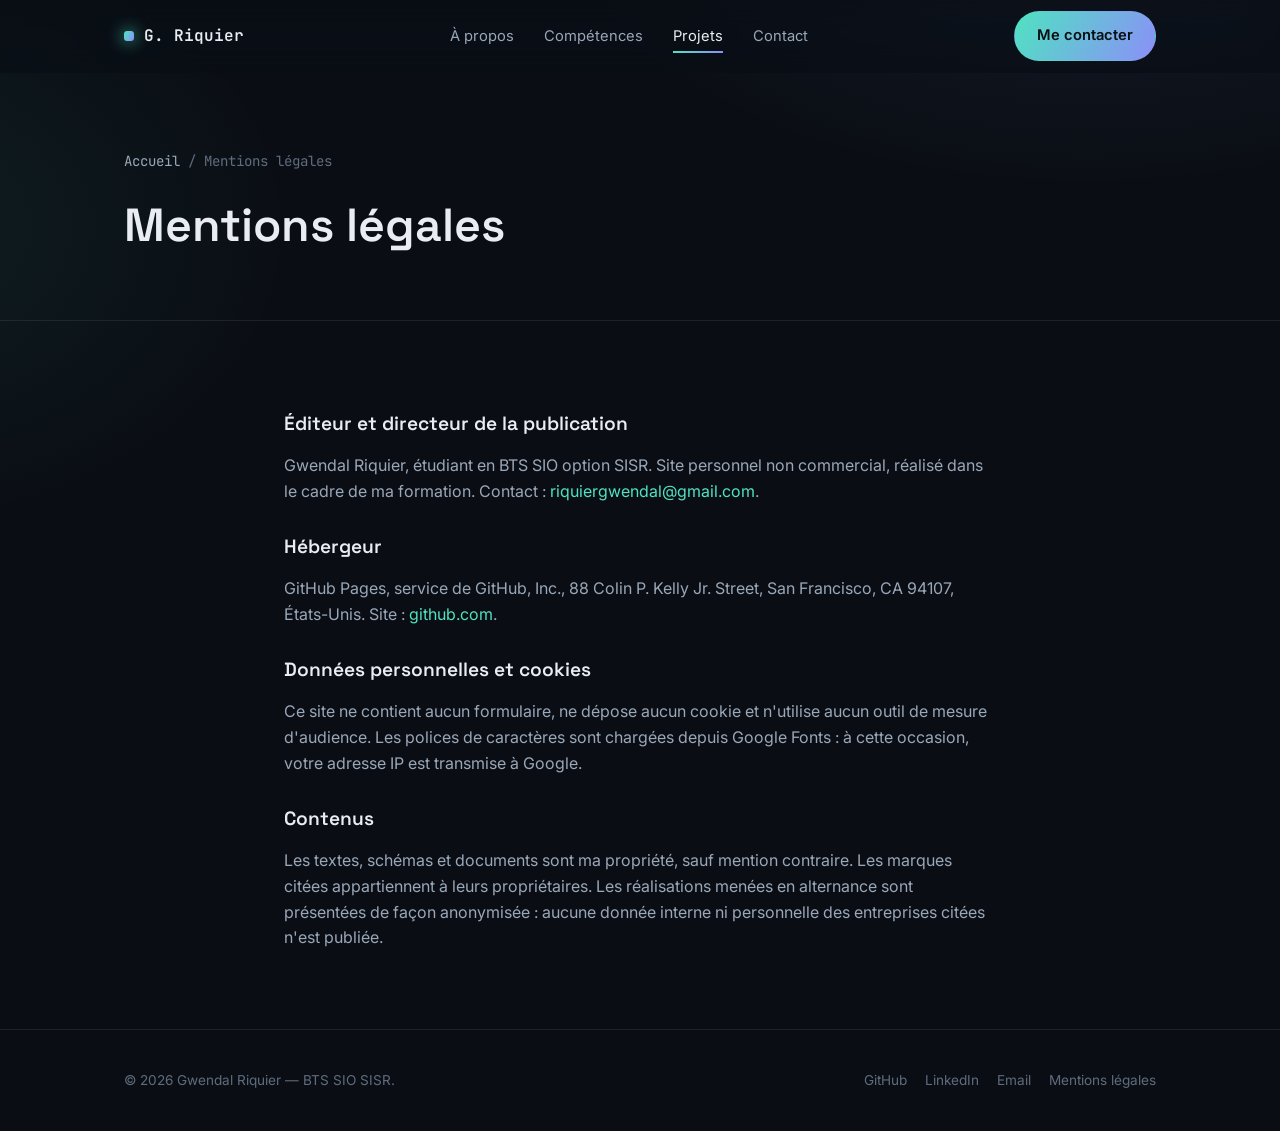
==== mentions-legales.html @ 2f8fe28f "Portfolio E5 : RP 2, parcours, tableau de synthèse et mentions légales - Page dédiée à la RP 2 (comp" ====
<!doctype html>
<html lang="fr">
<head>
<meta charset="UTF-8">
<meta name="viewport" content="width=device-width, initial-scale=1.0">
<title>Mentions légales — Gwendal Riquier</title>
<meta name="description" content="Mentions légales du portfolio de Gwendal Riquier.">
<link rel="icon" href="assets/favicon.svg" type="image/svg+xml">
<link rel="preconnect" href="https://fonts.googleapis.com">
<link rel="preconnect" href="https://fonts.gstatic.com" crossorigin>
<link href="https://fonts.googleapis.com/css2?family=Space+Grotesk:wght@500;600;700&family=Inter:wght@400;500;600;700&family=JetBrains+Mono:wght@400;500;600&display=swap" rel="stylesheet">
<link rel="stylesheet" href="css/style.css">
</head>
<body>

<nav class="navbar scrolled" id="navbar">
  <div class="container">
    <a href="index.html" class="brand"><span class="dot"></span>G. Riquier<small>&nbsp;/ BTS SIO</small></a>
    <ul class="nav-links">
      <li><a href="index.html#about">À propos</a></li>
      <li><a href="index.html#skills">Compétences</a></li>
      <li><a href="index.html#projects" class="active">Projets</a></li>
      <li><a href="index.html#contact">Contact</a></li>
    </ul>
    <div class="nav-cta">
      <a href="https://github.com/Ttekka" target="_blank" rel="noopener" class="btn btn-ghost">
        <svg viewBox="0 0 24 24" fill="currentColor"><path d="M12 2C6.48 2 2 6.58 2 12.25c0 4.5 2.87 8.32 6.84 9.67.5.1.68-.22.68-.49 0-.24-.01-1.05-.01-1.9-2.78.62-3.37-1.21-3.37-1.21-.45-1.18-1.11-1.5-1.11-1.5-.9-.63.07-.62.07-.62 1 .07 1.53 1.05 1.53 1.05.89 1.55 2.34 1.1 2.91.84.09-.66.35-1.1.63-1.36-2.22-.26-4.56-1.14-4.56-5.07 0-1.12.39-2.03 1.03-2.75-.1-.26-.45-1.3.1-2.72 0 0 .84-.27 2.75 1.05a9.3 9.3 0 0 1 5 0c1.91-1.32 2.75-1.05 2.75-1.05.55 1.42.2 2.46.1 2.72.64.72 1.03 1.63 1.03 2.75 0 3.94-2.35 4.8-4.58 5.06.36.32.68.94.68 1.9 0 1.37-.01 2.47-.01 2.81 0 .27.18.6.69.49A10.03 10.03 0 0 0 22 12.25C22 6.58 17.52 2 12 2Z"/></svg>
        GitHub
      </a>
      <a href="index.html#contact" class="btn btn-primary">Me contacter</a>
    </div>
    <button class="burger" id="burger" aria-label="Menu"><span></span><span></span><span></span></button>
  </div>
</nav>
<div class="mobile-menu" id="mobileMenu">
  <a href="index.html#about">À propos</a>
  <a href="index.html#skills">Compétences</a>
  <a href="index.html#projects">Projets</a>
  <a href="index.html#contact">Contact</a>
</div>

<header class="case-hero">
  <div class="container">
    <div class="breadcrumb"><a href="index.html">Accueil</a> <span>/</span> <span>Mentions légales</span></div>
    <h1>Mentions légales</h1>
  </div>
</header>

<section class="case-section">
  <div class="container legal">
    <h2>Éditeur et directeur de la publication</h2>
    <p>Gwendal Riquier, étudiant en BTS SIO option SISR. Site personnel non commercial, réalisé dans le cadre de ma formation.
    Contact : <a href="mailto:riquiergwendal@gmail.com">riquiergwendal@gmail.com</a>.</p>

    <h2>Hébergeur</h2>
    <p>GitHub Pages, service de GitHub, Inc., 88 Colin P. Kelly Jr. Street, San Francisco, CA 94107, États-Unis.
    Site : <a href="https://github.com" target="_blank" rel="noopener">github.com</a>.</p>

    <h2>Données personnelles et cookies</h2>
    <p>Ce site ne contient aucun formulaire, ne dépose aucun cookie et n'utilise aucun outil de mesure d'audience.
    Les polices de caractères sont chargées depuis Google Fonts : à cette occasion, votre adresse IP est transmise à Google.</p>

    <h2>Contenus</h2>
    <p>Les textes, schémas et documents sont ma propriété, sauf mention contraire. Les marques citées appartiennent à leurs propriétaires.
    Les réalisations menées en alternance sont présentées de façon anonymisée : aucune donnée interne ni personnelle des entreprises citées n'est publiée.</p>
  </div>
</section>

<footer>
  <div class="container">
    <p>&copy; <span id="year"></span> Gwendal Riquier — BTS SIO SISR.</p>
    <div class="foot-links">
      <a href="https://github.com/Ttekka" target="_blank" rel="noopener">GitHub</a>
      <a href="https://www.linkedin.com/in/gwendal-riquier-06201535b/" target="_blank" rel="noopener">LinkedIn</a>
      <a href="mailto:riquiergwendal@gmail.com">Email</a>
      <a href="mentions-legales.html">Mentions légales</a>
    </div>
  </div>
</footer>

<script src="js/main.js"></script>
</body>
</html>
---- css/style.css ----
/* =========================================================
   Portfolio — Gwendal Riquier (BTS SIO SISR)
   Design system : dark, moderne, accents réseau/terminal
   ========================================================= */

/* ---------- Tokens ---------- */
:root{
  --bg: #0a0e14;
  --bg-soft: #0d131b;
  --surface: #121a24;
  --surface-2: #161f2b;
  --border: rgba(255,255,255,0.08);
  --border-strong: rgba(255,255,255,0.14);

  --text: #e9edf3;
  --text-dim: #9aa7b8;
  --text-faint: #5f6c7d;

  --accent: #4fe3c1;        /* cyan/teal */
  --accent-2: #8b8ff8;      /* indigo */
  --accent-soft: rgba(79, 227, 193, 0.12);
  --accent-2-soft: rgba(139, 143, 248, 0.12);
  --gradient: linear-gradient(120deg, var(--accent) 0%, var(--accent-2) 100%);

  --ok: #4fe3a0;
  --warn: #f5c56b;

  --radius: 14px;
  --radius-sm: 8px;

  --ff-head: "Space Grotesk", "Inter", sans-serif;
  --ff-body: "Inter", system-ui, sans-serif;
  --ff-mono: "JetBrains Mono", ui-monospace, Menlo, Consolas, monospace;

  --maxw: 1080px;

  --shadow: 0 20px 60px -20px rgba(0,0,0,0.6);
}

/* ---------- Reset ---------- */
*,*::before,*::after{ box-sizing:border-box; }
html{ scroll-behavior:smooth; }
body{
  margin:0;
  background: var(--bg);
  background-image:
    radial-gradient(900px 500px at 85% -10%, rgba(139,143,248,0.10), transparent 60%),
    radial-gradient(700px 500px at -10% 20%, rgba(79,227,193,0.08), transparent 60%);
  color: var(--text);
  font-family: var(--ff-body);
  line-height: 1.6;
  -webkit-font-smoothing: antialiased;
}
img{ max-width:100%; display:block; }
a{ color:inherit; text-decoration:none; }
ul{ margin:0; padding:0; list-style:none; }
h1,h2,h3,h4{ font-family: var(--ff-head); font-weight:600; margin:0; line-height:1.15; }
p{ margin:0; }
button{ font-family:inherit; }

.container{
  width:100%;
  max-width: var(--maxw);
  margin:0 auto;
  padding: 0 24px;
}

.section{ padding: 110px 0; position:relative; }
.section-head{ margin-bottom: 48px; max-width: 640px; }
.eyebrow{
  display:inline-flex; align-items:center; gap:8px;
  font-family: var(--ff-mono); font-size: 0.78rem; letter-spacing:0.08em;
  text-transform: uppercase; color: var(--accent);
  margin-bottom: 14px;
}
.eyebrow::before{
  content:""; width:7px; height:7px; border-radius:50%;
  background: var(--gradient);
  box-shadow: 0 0 0 4px var(--accent-soft);
}
.section-head h2{ font-size: clamp(1.7rem, 3vw, 2.3rem); margin-bottom: 12px; }
.section-head p{ color: var(--text-dim); font-size: 1.02rem; }

.text-gradient{
  background: var(--gradient);
  -webkit-background-clip: text;
  background-clip: text;
  color: transparent;
}

/* ---------- Buttons ---------- */
.btn{
  display:inline-flex; align-items:center; gap:8px;
  padding: 12px 22px;
  border-radius: 999px;
  font-size: 0.92rem; font-weight:600;
  border:1px solid var(--border-strong);
  transition: transform .18s ease, border-color .18s ease, background .18s ease;
  white-space: nowrap;
}
.btn svg{ width:16px; height:16px; }
.btn:hover{ transform: translateY(-2px); }
.btn-primary{
  background: var(--gradient);
  color: #061012;
  border-color: transparent;
}
.btn-primary:hover{ filter: brightness(1.07); }
.btn-ghost{
  background: var(--surface);
  color: var(--text);
}
.btn-ghost:hover{ border-color: var(--accent); color: var(--accent); }

/* ---------- Navbar ---------- */
.navbar{
  position: fixed; top:0; left:0; right:0; z-index:100;
  backdrop-filter: blur(14px) saturate(140%);
  background: rgba(10,14,20,0.65);
  border-bottom: 1px solid transparent;
  transition: border-color .25s ease, background .25s ease;
}
.navbar.scrolled{ border-bottom-color: var(--border); }
.navbar .container{
  display:flex; align-items:center; justify-content:space-between;
  height: 72px;
}
.brand{ display:flex; align-items:center; gap:10px; font-family: var(--ff-mono); font-weight:600; }
.brand .dot{ width:10px; height:10px; border-radius:3px; background: var(--gradient); box-shadow: 0 0 16px var(--accent); }
.brand small{ color: var(--text-dim); font-weight:400; }

.nav-links{ display:flex; align-items:center; gap:30px; }
.nav-links a{
  font-size: 0.92rem; color: var(--text-dim);
  position:relative; padding: 6px 0; transition: color .2s ease;
}
.nav-links a::after{
  content:""; position:absolute; left:0; right:100%; bottom:-2px; height:2px;
  background: var(--gradient); transition: right .25s ease;
}
.nav-links a:hover, .nav-links a.active{ color: var(--text); }
.nav-links a:hover::after, .nav-links a.active::after{ right:0; }

.nav-cta{ display:flex; align-items:center; gap:14px; }
.burger{
  display:none; flex-direction:column; gap:5px; background:none; border:none; cursor:pointer; padding:6px;
}
.burger span{ width:22px; height:2px; background: var(--text); border-radius:2px; transition: transform .2s ease, opacity .2s ease; }

/* ---------- Hero ---------- */
.hero{
  min-height: 92vh;
  display:flex; align-items:center;
  padding-top: 110px; padding-bottom: 60px;
  position:relative; overflow:hidden;
}
.hero-grid{
  display:grid; grid-template-columns: 1.1fr 0.9fr; gap:56px; align-items:center;
}
.hero-kicker{
  font-family: var(--ff-mono); color: var(--accent); font-size:0.9rem;
  margin-bottom:18px; display:flex; align-items:center; gap:10px;
}
.hero-kicker .pulse{
  width:8px; height:8px; border-radius:50%; background: var(--ok);
  box-shadow: 0 0 0 0 rgba(79,227,160,0.6);
  animation: pulse 2s infinite;
}
@keyframes pulse{
  0%{ box-shadow:0 0 0 0 rgba(79,227,160,0.5); }
  70%{ box-shadow:0 0 0 8px rgba(79,227,160,0); }
  100%{ box-shadow:0 0 0 0 rgba(79,227,160,0); }
}
.hero h1{
  font-size: clamp(2.4rem, 5vw, 3.6rem);
  margin-bottom: 20px;
}
.hero h1 span{ display:block; }
.hero p.lead{
  font-size: 1.1rem; color: var(--text-dim); max-width: 520px; margin-bottom: 34px;
}
.hero-actions{ display:flex; gap:16px; margin-bottom: 42px; flex-wrap:wrap; }
.hero-socials{ display:flex; gap:14px; }
.icon-btn{
  width:42px; height:42px; display:grid; place-items:center;
  border:1px solid var(--border); border-radius:10px; color: var(--text-dim);
  transition: all .2s ease;
}
.icon-btn:hover{ color: var(--accent); border-color: var(--accent); transform: translateY(-2px); }
.icon-btn svg{ width:19px; height:19px; }

/* Terminal card */
.terminal{
  background: var(--surface);
  border:1px solid var(--border);
  border-radius: var(--radius);
  box-shadow: var(--shadow);
  overflow:hidden;
}
.terminal-bar{
  display:flex; align-items:center; gap:8px;
  padding: 12px 16px;
  background: var(--surface-2);
  border-bottom:1px solid var(--border);
}
.terminal-bar span{ width:11px; height:11px; border-radius:50%; }
.terminal-bar span:nth-child(1){ background:#ff5f57; }
.terminal-bar span:nth-child(2){ background:#febc2e; }
.terminal-bar span:nth-child(3){ background:#28c840; }
.terminal-bar b{
  margin-left:10px; font-family: var(--ff-mono); font-size:0.78rem; color: var(--text-faint);
}
.terminal-body{
  padding: 20px 20px 26px;
  font-family: var(--ff-mono); font-size: 0.86rem; color: var(--text-dim);
  min-height: 230px;
}
.terminal-body .line{ margin-bottom: 10px; white-space: pre-wrap; }
.terminal-body .prompt{ color: var(--accent); }
.terminal-body .out{ color: var(--text-faint); }
.terminal-body .ok{ color: var(--ok); }
.caret{
  display:inline-block; width:7px; height:1.1em; background: var(--accent);
  vertical-align: -2px; animation: blink 1s steps(1) infinite;
}
@keyframes blink{ 50%{ opacity:0; } }

/* ---------- About / skills ---------- */
.about-grid{ display:grid; grid-template-columns: 0.9fr 1.1fr; gap:60px; }
.about-text p{ color: var(--text-dim); margin-bottom: 16px; }
.about-text p:last-child{ margin-bottom:0; }
.stat-row{ display:flex; gap:28px; margin-top: 32px; }
.stat b{ display:block; font-family: var(--ff-head); font-size:1.6rem; }
.stat span{ color: var(--text-faint); font-size:0.85rem; }

.skills-grid{ display:grid; grid-template-columns: 1fr 1fr; gap:16px; }
.skill-card{
  background: var(--surface);
  border:1px solid var(--border);
  border-radius: var(--radius-sm);
  padding: 20px;
  transition: border-color .2s ease, transform .2s ease;
}
.skill-card:hover{ border-color: var(--border-strong); transform: translateY(-3px); }
.skill-card .icon{
  width:36px; height:36px; border-radius:9px; display:grid; place-items:center;
  background: var(--accent-soft); color: var(--accent); margin-bottom:14px;
}
.skill-card .icon svg{ width:18px; height:18px; }
.skill-card h4{ font-size:0.98rem; margin-bottom:6px; }
.skill-card p{ color: var(--text-faint); font-size:0.85rem; }

/* ---------- Projects ---------- */
.projects-grid{ display:grid; grid-template-columns: repeat(3, 1fr); gap:22px; }
.project-card{
  background: var(--surface);
  border:1px solid var(--border);
  border-radius: var(--radius);
  padding: 26px;
  display:flex; flex-direction:column;
  position:relative; overflow:hidden;
  transition: transform .25s ease, border-color .25s ease, box-shadow .25s ease;
}
.project-card:hover{ transform: translateY(-5px); border-color: var(--border-strong); box-shadow: var(--shadow); }
.project-card .glow{
  position:absolute; inset:-1px; opacity:0; pointer-events:none;
  background: radial-gradient(240px circle at var(--mx,50%) var(--my,0%), rgba(79,227,193,0.12), transparent 60%);
  transition: opacity .3s ease;
}
.project-card:hover .glow{ opacity:1; }

.project-status{
  display:inline-flex; align-items:center; gap:6px;
  font-family: var(--ff-mono); font-size:0.72rem; text-transform:uppercase; letter-spacing:.05em;
  padding: 5px 10px; border-radius:999px; margin-bottom:18px; width:max-content;
}
.status-live{ background: rgba(79,227,160,0.12); color: var(--ok); }
.status-soon{ background: rgba(245,197,107,0.12); color: var(--warn); }
.status-live .dot, .status-soon .dot{ width:6px; height:6px; border-radius:50%; background: currentColor; }

.project-card .thumb{
  height:150px; border-radius: var(--radius-sm);
  background: var(--surface-2);
  display:grid; place-items:center;
  margin-bottom:20px; color: var(--text-faint);
  border: 1px solid var(--border);
}
.project-card .thumb svg{ width:46px; height:46px; opacity:.75; }

.project-card h3{ font-size:1.18rem; margin-bottom:10px; }
.project-card p.desc{ color: var(--text-dim); font-size:0.92rem; margin-bottom:20px; flex:1; }
.tag-row{ display:flex; gap:8px; flex-wrap:wrap; margin-bottom:20px; }
.tag{
  font-family: var(--ff-mono); font-size:0.72rem; color: var(--text-dim);
  background: var(--surface-2); border:1px solid var(--border);
  padding: 4px 9px; border-radius:6px;
}
.project-card .card-link{
  display:inline-flex; align-items:center; gap:6px; font-size:0.9rem; font-weight:600; color: var(--accent);
}
.project-card .card-link svg{ width:15px; height:15px; transition: transform .2s ease; }
.project-card:hover .card-link svg{ transform: translateX(4px); }

.project-card.is-soon{ opacity:0.72; }
.project-card.is-soon .thumb{ border-style:dashed; }

/* ---------- Contact ---------- */
.contact-box{
  background: var(--surface);
  border:1px solid var(--border);
  border-radius: var(--radius);
  padding: 54px;
  display:flex; align-items:center; justify-content:space-between; gap:40px;
  position:relative; overflow:hidden;
}
.contact-box::before{
  content:""; position:absolute; width:340px; height:340px; border-radius:50%;
  background: var(--gradient); opacity:0.08; filter: blur(40px);
  top:-120px; right:-100px;
}
.contact-box h2{ font-size: clamp(1.5rem, 3vw, 2.1rem); margin-bottom:14px; }
.contact-box p{ color: var(--text-dim); max-width: 420px; }
.contact-links{ display:flex; gap:14px; flex-wrap:wrap; }

/* ---------- Footer ---------- */
footer{ padding: 40px 0; border-top:1px solid var(--border); }
footer .container{ display:flex; justify-content:space-between; align-items:center; flex-wrap:wrap; gap:14px; }
footer p{ color: var(--text-faint); font-size:0.85rem; }
footer .foot-links{ display:flex; gap:18px; }
footer .foot-links a{ color: var(--text-faint); font-size:0.85rem; transition: color .2s ease; }
footer .foot-links a:hover{ color: var(--accent); }

/* ---------- Reveal on scroll ---------- */
.reveal{ opacity:0; transform: translateY(24px); transition: opacity .7s ease, transform .7s ease; }
.reveal.in{ opacity:1; transform:none; }

/* ---------- Project (case study) page shared ---------- */
.breadcrumb{
  display:flex; align-items:center; gap:8px; color: var(--text-faint); font-size:0.88rem;
  margin-bottom: 26px; font-family: var(--ff-mono);
}
.breadcrumb a{ color: var(--text-dim); }
.breadcrumb a:hover{ color: var(--accent); }

.case-hero{ padding: 150px 0 50px; }
.case-tags{ display:flex; gap:8px; margin-bottom:22px; flex-wrap:wrap; }
.case-hero h1{ font-size: clamp(2rem, 4vw, 2.9rem); max-width: 760px; margin-bottom:18px; }
.case-hero .summary{ color: var(--text-dim); max-width: 700px; font-size:1.05rem; }
.case-meta{ display:flex; gap:28px; margin-top:34px; flex-wrap:wrap; }
.case-meta .m b{ display:block; font-family: var(--ff-mono); font-size:0.95rem; }
.case-meta .m span{ color: var(--text-faint); font-size:0.78rem; text-transform:uppercase; letter-spacing:.04em; }

.case-section{ padding: 60px 0; border-top:1px solid var(--border); }
.case-section h2{ font-size: clamp(1.4rem, 2.6vw, 1.9rem); margin-bottom:18px; }
.case-section > .container > p{ color: var(--text-dim); max-width: 760px; margin-bottom: 18px; }
.case-section ul.bullets{ max-width:760px; }
.case-section ul.bullets li{
  position:relative; padding-left:22px; color: var(--text-dim); margin-bottom:10px;
}
.case-section ul.bullets li::before{
  content:""; position:absolute; left:0; top:9px; width:7px; height:7px; border-radius:2px;
  background: var(--gradient);
}

.diagram-wrap{
  background: var(--surface); border:1px solid var(--border); border-radius: var(--radius);
  padding: 28px; margin: 24px 0;
}
.diagram-wrap svg{ width:100%; height:auto; }

.table-wrap{ overflow-x:auto; margin: 20px 0; }
table.k{
  width:100%; border-collapse: collapse; font-size:0.92rem;
  background: var(--surface); border:1px solid var(--border); border-radius: var(--radius-sm); overflow:hidden;
}
table.k th, table.k td{ padding: 13px 16px; text-align:left; border-bottom:1px solid var(--border); }
table.k th{ font-family: var(--ff-mono); font-size:0.78rem; text-transform:uppercase; letter-spacing:.04em; color: var(--text-faint); background: var(--surface-2); }
table.k td{ color: var(--text-dim); }
table.k tr:last-child td{ border-bottom:none; }
table.k td code, table.k td b{ color: var(--text); }

.steps{ display:grid; gap:14px; margin-top:24px; }
.step{
  display:grid; grid-template-columns: 44px 1fr; gap:18px;
  background: var(--surface); border:1px solid var(--border); border-radius: var(--radius-sm);
  padding: 18px 20px;
}
.step .num{
  width:44px; height:44px; border-radius:10px; background: var(--accent-2-soft); color: var(--accent-2);
  display:grid; place-items:center; font-family: var(--ff-mono); font-weight:700;
}
.step h4{ font-size:0.98rem; margin-bottom:6px; }
.step p{ color: var(--text-dim); font-size:0.9rem; }
.step code{ font-family: var(--ff-mono); font-size:0.82rem; color: var(--accent); background: rgba(79,227,193,0.08); padding:2px 6px; border-radius:5px; }

.callout{
  display:flex; gap:14px; padding:18px 20px; border-radius: var(--radius-sm);
  background: rgba(245,197,107,0.08); border:1px solid rgba(245,197,107,0.25);
  margin: 20px 0; max-width:760px;
}
.callout svg{ width:20px; height:20px; flex-shrink:0; color: var(--warn); margin-top:2px; }
.callout p{ color: var(--text-dim); font-size:0.9rem; }
.callout.ok{ background: rgba(79,227,160,0.08); border-color: rgba(79,227,160,0.25); }
.callout.ok svg{ color: var(--ok); }

.case-cta{
  display:flex; align-items:center; justify-content:space-between; gap:24px; flex-wrap:wrap;
  padding: 44px 0 90px;
}

/* ---------- Responsive ---------- */
@media (max-width: 920px){
  .hero-grid{ grid-template-columns:1fr; }
  .hero-grid .terminal{ order:-1; }
  .about-grid{ grid-template-columns:1fr; gap:36px; }
  .skills-grid{ grid-template-columns: 1fr 1fr; }
  .projects-grid{ grid-template-columns: 1fr 1fr; }
  .contact-box{ flex-direction:column; text-align:center; padding:40px; }
  .contact-box p{ max-width:none; }
}
@media (max-width: 680px){
  .nav-links, .nav-cta .btn-ghost{ display:none; }
  .burger{ display:flex; }
  .brand small{ display:none; }
  .brand{ font-size: 0.95rem; }
  .skills-grid{ grid-template-columns: 1fr; }
  .projects-grid{ grid-template-columns: 1fr; }
  .section{ padding: 80px 0; }
  .stat-row{ gap:20px; }
  .step{ grid-template-columns: 1fr; }
}

.mobile-menu{
  position:fixed; inset:72px 0 0 0; z-index:90;
  background: rgba(8,11,16,0.98);
  backdrop-filter: blur(10px);
  display:flex; flex-direction:column; align-items:center; justify-content:center; gap:28px;
  transform: translateY(-10px); opacity:0; pointer-events:none;
  transition: opacity .25s ease, transform .25s ease;
}
.mobile-menu.open{ opacity:1; transform:none; pointer-events:auto; }
.mobile-menu a{ font-size:1.3rem; font-family: var(--ff-head); color: var(--text); }

/* ---------- E5 : parcours, tableau de synthèse, mentions légales ---------- */
.path-grid{ display:grid; grid-template-columns: repeat(4, 1fr); gap:16px; }
.path-step{ background: var(--surface); border:1px solid var(--border); border-top:3px solid var(--accent); border-radius: var(--radius); padding:20px; }
.path-step.now{ border-top-color: var(--warn); }
.path-step .when{ font-family: var(--ff-mono); font-size:0.8rem; color: var(--accent); }
.path-step.now .when{ color: var(--warn); }
.path-step h4{ margin:8px 0 6px; font-size:1rem; }
.path-step p{ color: var(--text-dim); font-size:0.9rem; }
.pro-box{ margin-top:20px; background: var(--surface); border:1px solid var(--border); border-radius: var(--radius); padding:22px 24px; color: var(--text-dim); }
.pro-box b{ color: var(--text); }
.pro-box p + p{ margin-top:10px; }
table.synth-e5{ min-width: 880px; }
table.synth-e5 th{ text-transform:none; letter-spacing:0; font-size:0.74rem; line-height:1.3; vertical-align:bottom; }
table.synth-e5 th.c, table.synth-e5 td.c{ text-align:center; width:96px; }
table.synth-e5 td.c .x{ display:inline-block; width:14px; height:14px; border-radius:50%; background: var(--accent); }
table.synth-e5 tr.grp td{ background: var(--surface-2); color: var(--text); font-family: var(--ff-mono); font-size:0.78rem; }
table.synth-e5 td a{ color: var(--text); text-decoration: underline; text-decoration-color: var(--border-strong); text-underline-offset: 3px; }
table.synth-e5 td a:hover{ color: var(--accent); }
table.synth-e5 td.per{ font-family: var(--ff-mono); font-size:0.8rem; white-space:nowrap; }
.synth-actions{ display:flex; gap:14px; flex-wrap:wrap; margin-top:20px; }
.proofs a{ color: var(--accent); }
.legal{ max-width: 760px; }
.legal h2{ margin-top: 32px; font-size:1.2rem; }
.legal p{ color: var(--text-dim); margin-top:8px; }
.legal a{ color: var(--accent); }
@media (max-width: 900px){ .path-grid{ grid-template-columns: 1fr 1fr; } }
@media (max-width: 560px){ .path-grid{ grid-template-columns: 1fr; } }
.nav-links a{ white-space:nowrap; }
@media (max-width: 1180px){ .nav-links{ gap:18px; } .nav-cta .btn-ghost{ display:none; } }
@media (max-width: 860px){ .nav-links{ gap:14px; } .nav-links a{ font-size:0.85rem; } }
.synth-actions .btn{ white-space:normal; max-width:100%; text-align:center; }
@media (max-width: 760px){ .nav-links, .nav-cta .btn-ghost{ display:none; } .burger{ display:flex; } }
.pro-box a{ color: var(--accent); }
table.synth-e5{ min-width: 980px; table-layout: fixed; }
table.synth-e5 th, table.synth-e5 td{ padding: 10px 8px; }
table.synth-e5 th{ font-family: var(--ff-body); font-size: 0.72rem; }
table.synth-e5 th:nth-child(2){ width: 104px; }
table.synth-e5 th.c, table.synth-e5 td.c{ width: 96px; }
table.synth-e5 td.per{ white-space: normal; }
@media (max-width: 1400px){ .nav-cta .btn-ghost{ display:none; } }
@media (max-width: 1280px){ .brand small{ display:none; } }
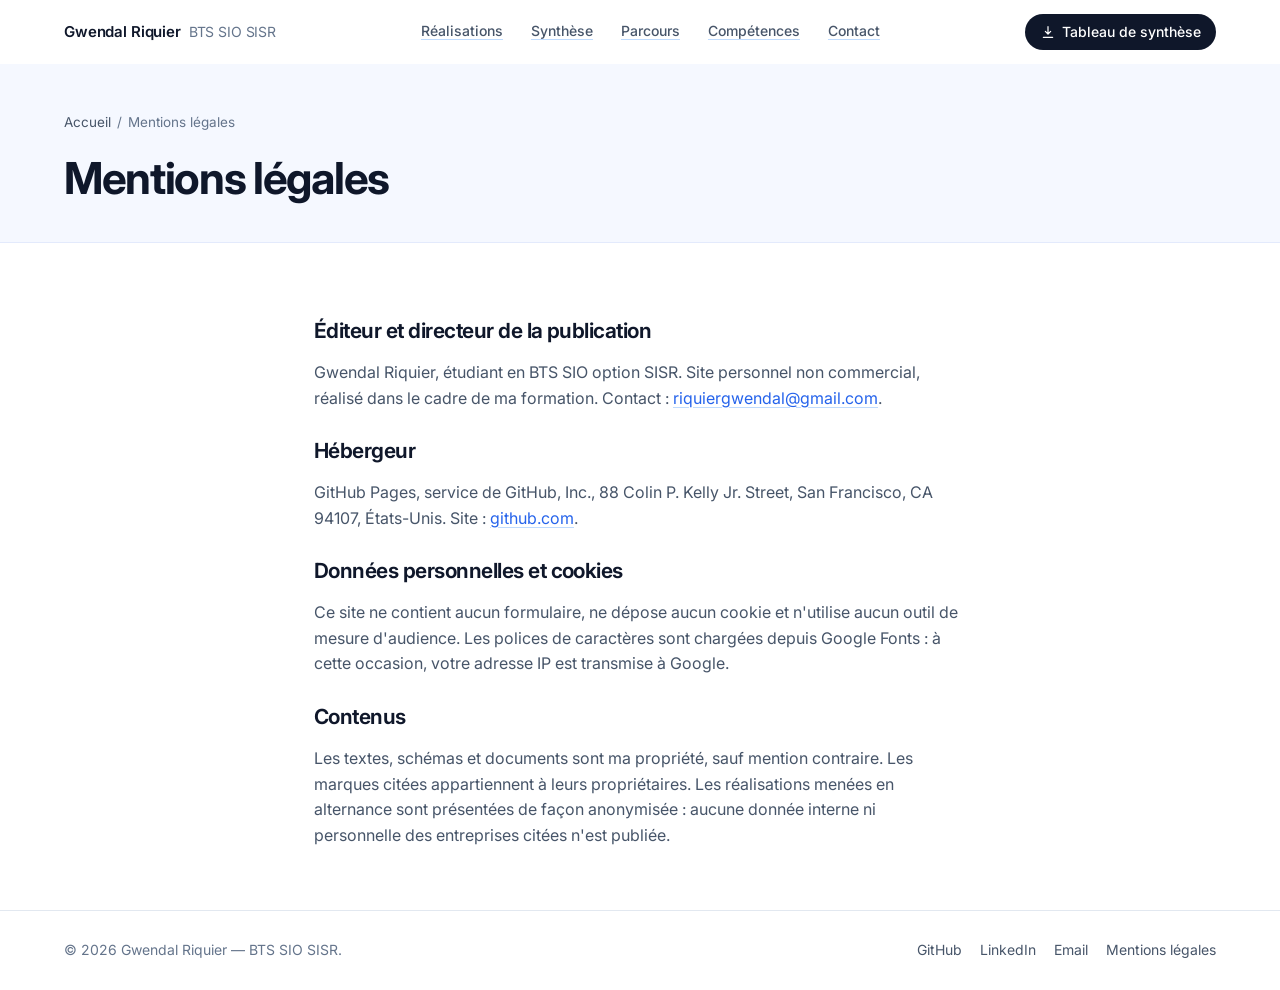
==== commit 7f5413b8: "Refonte du portfolio : design clair, accès direct aux RP - Accueil : présentation courte, les 7 RP e" ====
--- a/mentions-legales.html
+++ b/mentions-legales.html
@@ -4,38 +4,37 @@
 <meta charset="UTF-8">
 <meta name="viewport" content="width=device-width, initial-scale=1.0">
 <title>Mentions légales — Gwendal Riquier</title>
+<meta name="theme-color" content="#ffffff">
 <meta name="description" content="Mentions légales du portfolio de Gwendal Riquier.">
 <link rel="icon" href="assets/favicon.svg" type="image/svg+xml">
 <link rel="preconnect" href="https://fonts.googleapis.com">
 <link rel="preconnect" href="https://fonts.gstatic.com" crossorigin>
-<link href="https://fonts.googleapis.com/css2?family=Space+Grotesk:wght@500;600;700&family=Inter:wght@400;500;600;700&family=JetBrains+Mono:wght@400;500;600&display=swap" rel="stylesheet">
+<link href="https://fonts.googleapis.com/css2?family=Inter:wght@400;500;600;650;700&family=JetBrains+Mono:wght@400;500&display=swap" rel="stylesheet">
 <link rel="stylesheet" href="css/style.css">
 </head>
 <body>
 
 <nav class="navbar scrolled" id="navbar">
   <div class="container">
-    <a href="index.html" class="brand"><span class="dot"></span>G. Riquier<small>&nbsp;/ BTS SIO</small></a>
+    <a href="index.html" class="brand">Gwendal Riquier<small>BTS SIO SISR</small></a>
     <ul class="nav-links">
-      <li><a href="index.html#about">À propos</a></li>
+      <li><a href="index.html#projects">Réalisations</a></li>
+      <li><a href="index.html#synthese">Synthèse</a></li>
+      <li><a href="index.html#parcours">Parcours</a></li>
       <li><a href="index.html#skills">Compétences</a></li>
-      <li><a href="index.html#projects" class="active">Projets</a></li>
       <li><a href="index.html#contact">Contact</a></li>
     </ul>
     <div class="nav-cta">
-      <a href="https://github.com/Ttekka" target="_blank" rel="noopener" class="btn btn-ghost">
-        <svg viewBox="0 0 24 24" fill="currentColor"><path d="M12 2C6.48 2 2 6.58 2 12.25c0 4.5 2.87 8.32 6.84 9.67.5.1.68-.22.68-.49 0-.24-.01-1.05-.01-1.9-2.78.62-3.37-1.21-3.37-1.21-.45-1.18-1.11-1.5-1.11-1.5-.9-.63.07-.62.07-.62 1 .07 1.53 1.05 1.53 1.05.89 1.55 2.34 1.1 2.91.84.09-.66.35-1.1.63-1.36-2.22-.26-4.56-1.14-4.56-5.07 0-1.12.39-2.03 1.03-2.75-.1-.26-.45-1.3.1-2.72 0 0 .84-.27 2.75 1.05a9.3 9.3 0 0 1 5 0c1.91-1.32 2.75-1.05 2.75-1.05.55 1.42.2 2.46.1 2.72.64.72 1.03 1.63 1.03 2.75 0 3.94-2.35 4.8-4.58 5.06.36.32.68.94.68 1.9 0 1.37-.01 2.47-.01 2.81 0 .27.18.6.69.49A10.03 10.03 0 0 0 22 12.25C22 6.58 17.52 2 12 2Z"/></svg>
-        GitHub
-      </a>
-      <a href="index.html#contact" class="btn btn-primary">Me contacter</a>
+      <a href="docs/tableau-synthese-E5-Gwendal-Riquier.xlsx" class="btn btn-primary" download><svg viewBox="0 0 24 24" fill="none" stroke="currentColor" stroke-width="1.8" stroke-linecap="round" stroke-linejoin="round" aria-hidden="true"><path d="M12 4v11m0 0-4-4m4 4 4-4M5 20h14"/></svg> Tableau de synthèse</a>
     </div>
-    <button class="burger" id="burger" aria-label="Menu"><span></span><span></span><span></span></button>
+    <button class="burger" id="burger" aria-label="Ouvrir le menu" aria-expanded="false" aria-controls="mobileMenu"><span></span><span></span><span></span></button>
   </div>
 </nav>
 <div class="mobile-menu" id="mobileMenu">
-  <a href="index.html#about">À propos</a>
+  <a href="index.html#projects">Réalisations</a>
+  <a href="index.html#synthese">Synthèse</a>
+  <a href="index.html#parcours">Parcours</a>
   <a href="index.html#skills">Compétences</a>
-  <a href="index.html#projects">Projets</a>
   <a href="index.html#contact">Contact</a>
 </div>
 
--- a/css/style.css
+++ b/css/style.css
@@ -1,484 +1,420 @@
 /* =========================================================
    Portfolio — Gwendal Riquier (BTS SIO SISR)
-   Design system : dark, moderne, accents réseau/terminal
+   Fond blanc, encre ardoise, un seul bleu. Inter partout,
+   JetBrains Mono réservé au code et aux configurations.
    ========================================================= */
 
-/* ---------- Tokens ---------- */
-:root{
-  --bg: #0a0e14;
-  --bg-soft: #0d131b;
-  --surface: #121a24;
-  --surface-2: #161f2b;
-  --border: rgba(255,255,255,0.08);
-  --border-strong: rgba(255,255,255,0.14);
-
-  --text: #e9edf3;
-  --text-dim: #9aa7b8;
-  --text-faint: #5f6c7d;
-
-  --accent: #4fe3c1;        /* cyan/teal */
-  --accent-2: #8b8ff8;      /* indigo */
-  --accent-soft: rgba(79, 227, 193, 0.12);
-  --accent-2-soft: rgba(139, 143, 248, 0.12);
-  --gradient: linear-gradient(120deg, var(--accent) 0%, var(--accent-2) 100%);
-
-  --ok: #4fe3a0;
-  --warn: #f5c56b;
-
-  --radius: 14px;
+:root {
+  --bg: #ffffff;
+  --bg-subtle: #f8fafc;
+  --surface: #ffffff;
+  --text: #0f172a;
+  --text-2: #475569;
+  --text-3: #64748b;
+  --border: #e2e8f0;
+  --border-strong: #cbd5e1;
+  --accent: #2563eb;
+  --accent-hover: #1d4ed8;
+  --accent-soft: #eff6ff;
+  --accent-line: #bfdbfe;
+  --ok: #15803d;
+  --code-bg: #f1f5f9;
+  --figure: #0b1220;
+
+  --ff: "Inter", system-ui, -apple-system, "Segoe UI", Roboto, sans-serif;
+  --ff-mono: "JetBrains Mono", ui-monospace, Consolas, monospace;
+
+  --radius: 12px;
   --radius-sm: 8px;
-
-  --ff-head: "Space Grotesk", "Inter", sans-serif;
-  --ff-body: "Inter", system-ui, sans-serif;
-  --ff-mono: "JetBrains Mono", ui-monospace, Menlo, Consolas, monospace;
-
-  --maxw: 1080px;
-
-  --shadow: 0 20px 60px -20px rgba(0,0,0,0.6);
-}
-
-/* ---------- Reset ---------- */
-*,*::before,*::after{ box-sizing:border-box; }
-html{ scroll-behavior:smooth; }
-body{
-  margin:0;
+  --wrap: 1200px;
+  --nav-h: 64px;
+  --shadow-sm: 0 1px 2px rgba(15, 23, 42, .05);
+  --shadow-md: 0 1px 2px rgba(15, 23, 42, .04), 0 8px 24px -6px rgba(15, 23, 42, .12);
+  --ease: cubic-bezier(.22, 1, .36, 1);
+}
+
+*, *::before, *::after { box-sizing: border-box; }
+* { margin: 0; }
+html { scroll-behavior: smooth; scroll-padding-top: calc(var(--nav-h) + 16px); -webkit-text-size-adjust: 100%; }
+body {
   background: var(--bg);
-  background-image:
-    radial-gradient(900px 500px at 85% -10%, rgba(139,143,248,0.10), transparent 60%),
-    radial-gradient(700px 500px at -10% 20%, rgba(79,227,193,0.08), transparent 60%);
   color: var(--text);
-  font-family: var(--ff-body);
-  line-height: 1.6;
+  font: 400 16px/1.6 var(--ff);
   -webkit-font-smoothing: antialiased;
-}
-img{ max-width:100%; display:block; }
-a{ color:inherit; text-decoration:none; }
-ul{ margin:0; padding:0; list-style:none; }
-h1,h2,h3,h4{ font-family: var(--ff-head); font-weight:600; margin:0; line-height:1.15; }
-p{ margin:0; }
-button{ font-family:inherit; }
-
-.container{
-  width:100%;
-  max-width: var(--maxw);
-  margin:0 auto;
-  padding: 0 24px;
-}
-
-.section{ padding: 110px 0; position:relative; }
-.section-head{ margin-bottom: 48px; max-width: 640px; }
-.eyebrow{
-  display:inline-flex; align-items:center; gap:8px;
-  font-family: var(--ff-mono); font-size: 0.78rem; letter-spacing:0.08em;
-  text-transform: uppercase; color: var(--accent);
-  margin-bottom: 14px;
-}
-.eyebrow::before{
-  content:""; width:7px; height:7px; border-radius:50%;
-  background: var(--gradient);
-  box-shadow: 0 0 0 4px var(--accent-soft);
-}
-.section-head h2{ font-size: clamp(1.7rem, 3vw, 2.3rem); margin-bottom: 12px; }
-.section-head p{ color: var(--text-dim); font-size: 1.02rem; }
-
-.text-gradient{
-  background: var(--gradient);
-  -webkit-background-clip: text;
-  background-clip: text;
-  color: transparent;
-}
-
-/* ---------- Buttons ---------- */
-.btn{
-  display:inline-flex; align-items:center; gap:8px;
-  padding: 12px 22px;
-  border-radius: 999px;
-  font-size: 0.92rem; font-weight:600;
-  border:1px solid var(--border-strong);
-  transition: transform .18s ease, border-color .18s ease, background .18s ease;
-  white-space: nowrap;
-}
-.btn svg{ width:16px; height:16px; }
-.btn:hover{ transform: translateY(-2px); }
-.btn-primary{
-  background: var(--gradient);
-  color: #061012;
-  border-color: transparent;
-}
-.btn-primary:hover{ filter: brightness(1.07); }
-.btn-ghost{
-  background: var(--surface);
+  text-rendering: optimizeLegibility;
+}
+img, svg { display: block; max-width: 100%; }
+a { color: var(--accent); text-decoration: none; }
+a:hover { color: var(--accent-hover); }
+p a, li a, td a { text-decoration: underline; text-decoration-color: var(--accent-line); text-underline-offset: 3px; }
+p a:hover, li a:hover, td a:hover { text-decoration-color: currentColor; }
+h1, h2, h3, h4 { color: var(--text); line-height: 1.2; letter-spacing: -0.02em; text-wrap: balance; }
+code {
+  font-family: var(--ff-mono);
+  font-size: .86em;
+  background: var(--code-bg);
+  border: 1px solid var(--border);
+  border-radius: 6px;
+  padding: .08em .38em;
   color: var(--text);
 }
-.btn-ghost:hover{ border-color: var(--accent); color: var(--accent); }
-
-/* ---------- Navbar ---------- */
-.navbar{
-  position: fixed; top:0; left:0; right:0; z-index:100;
-  backdrop-filter: blur(14px) saturate(140%);
-  background: rgba(10,14,20,0.65);
+b, strong { font-weight: 600; color: var(--text); }
+::selection { background: #dbeafe; color: var(--text); }
+:focus-visible { outline: 2px solid var(--accent); outline-offset: 3px; border-radius: 6px; }
+html { scrollbar-color: var(--border-strong) transparent; }
+
+.container { width: 100%; max-width: var(--wrap); margin: 0 auto; padding-left: max(24px, env(safe-area-inset-left)); padding-right: max(24px, env(safe-area-inset-right)); }
+.skip { position: absolute; left: 16px; top: -48px; background: var(--text); color: #fff; padding: 8px 14px; border-radius: var(--radius-sm); z-index: 100; }
+.skip:focus, .skip:hover { top: 12px; color: #fff; }
+
+/* ---------- Boutons ---------- */
+.btn {
+  display: inline-flex; align-items: center; gap: 8px;
+  height: 40px; padding: 0 18px;
+  border-radius: 999px; border: 1px solid transparent;
+  font: 500 15px/1 var(--ff); white-space: nowrap;
+  transition: background-color .2s var(--ease), border-color .2s var(--ease), color .2s var(--ease), box-shadow .2s var(--ease), transform .2s var(--ease);
+}
+.btn svg { width: 16px; height: 16px; flex: none; }
+.btn-primary { background: var(--text); color: #fff; }
+.btn-primary:hover { background: #1e293b; color: #fff; box-shadow: var(--shadow-md); }
+.btn-ghost { background: var(--surface); color: var(--text); border-color: var(--border-strong); }
+.btn-ghost:hover { border-color: var(--text-3); color: var(--text); background: var(--bg-subtle); }
+.btn-blue { background: var(--accent); color: #fff; }
+.btn-blue:hover { background: var(--accent-hover); color: #fff; box-shadow: var(--shadow-md); }
+.btn:active { transform: translateY(1px); }
+
+/* ---------- Navigation ---------- */
+.navbar {
+  position: sticky; top: 0; z-index: 50;
+  height: var(--nav-h);
+  background: rgba(255, 255, 255, .86);
+  backdrop-filter: saturate(180%) blur(12px);
+  -webkit-backdrop-filter: saturate(180%) blur(12px);
   border-bottom: 1px solid transparent;
-  transition: border-color .25s ease, background .25s ease;
-}
-.navbar.scrolled{ border-bottom-color: var(--border); }
-.navbar .container{
-  display:flex; align-items:center; justify-content:space-between;
-  height: 72px;
-}
-.brand{ display:flex; align-items:center; gap:10px; font-family: var(--ff-mono); font-weight:600; }
-.brand .dot{ width:10px; height:10px; border-radius:3px; background: var(--gradient); box-shadow: 0 0 16px var(--accent); }
-.brand small{ color: var(--text-dim); font-weight:400; }
-
-.nav-links{ display:flex; align-items:center; gap:30px; }
-.nav-links a{
-  font-size: 0.92rem; color: var(--text-dim);
-  position:relative; padding: 6px 0; transition: color .2s ease;
-}
-.nav-links a::after{
-  content:""; position:absolute; left:0; right:100%; bottom:-2px; height:2px;
-  background: var(--gradient); transition: right .25s ease;
-}
-.nav-links a:hover, .nav-links a.active{ color: var(--text); }
-.nav-links a:hover::after, .nav-links a.active::after{ right:0; }
-
-.nav-cta{ display:flex; align-items:center; gap:14px; }
-.burger{
-  display:none; flex-direction:column; gap:5px; background:none; border:none; cursor:pointer; padding:6px;
-}
-.burger span{ width:22px; height:2px; background: var(--text); border-radius:2px; transition: transform .2s ease, opacity .2s ease; }
-
-/* ---------- Hero ---------- */
-.hero{
-  min-height: 92vh;
-  display:flex; align-items:center;
-  padding-top: 110px; padding-bottom: 60px;
-  position:relative; overflow:hidden;
-}
-.hero-grid{
-  display:grid; grid-template-columns: 1.1fr 0.9fr; gap:56px; align-items:center;
-}
-.hero-kicker{
-  font-family: var(--ff-mono); color: var(--accent); font-size:0.9rem;
-  margin-bottom:18px; display:flex; align-items:center; gap:10px;
-}
-.hero-kicker .pulse{
-  width:8px; height:8px; border-radius:50%; background: var(--ok);
-  box-shadow: 0 0 0 0 rgba(79,227,160,0.6);
-  animation: pulse 2s infinite;
-}
-@keyframes pulse{
-  0%{ box-shadow:0 0 0 0 rgba(79,227,160,0.5); }
-  70%{ box-shadow:0 0 0 8px rgba(79,227,160,0); }
-  100%{ box-shadow:0 0 0 0 rgba(79,227,160,0); }
-}
-.hero h1{
-  font-size: clamp(2.4rem, 5vw, 3.6rem);
-  margin-bottom: 20px;
-}
-.hero h1 span{ display:block; }
-.hero p.lead{
-  font-size: 1.1rem; color: var(--text-dim); max-width: 520px; margin-bottom: 34px;
-}
-.hero-actions{ display:flex; gap:16px; margin-bottom: 42px; flex-wrap:wrap; }
-.hero-socials{ display:flex; gap:14px; }
-.icon-btn{
-  width:42px; height:42px; display:grid; place-items:center;
-  border:1px solid var(--border); border-radius:10px; color: var(--text-dim);
-  transition: all .2s ease;
-}
-.icon-btn:hover{ color: var(--accent); border-color: var(--accent); transform: translateY(-2px); }
-.icon-btn svg{ width:19px; height:19px; }
-
-/* Terminal card */
-.terminal{
-  background: var(--surface);
-  border:1px solid var(--border);
-  border-radius: var(--radius);
-  box-shadow: var(--shadow);
-  overflow:hidden;
-}
-.terminal-bar{
-  display:flex; align-items:center; gap:8px;
-  padding: 12px 16px;
-  background: var(--surface-2);
-  border-bottom:1px solid var(--border);
-}
-.terminal-bar span{ width:11px; height:11px; border-radius:50%; }
-.terminal-bar span:nth-child(1){ background:#ff5f57; }
-.terminal-bar span:nth-child(2){ background:#febc2e; }
-.terminal-bar span:nth-child(3){ background:#28c840; }
-.terminal-bar b{
-  margin-left:10px; font-family: var(--ff-mono); font-size:0.78rem; color: var(--text-faint);
-}
-.terminal-body{
-  padding: 20px 20px 26px;
-  font-family: var(--ff-mono); font-size: 0.86rem; color: var(--text-dim);
-  min-height: 230px;
-}
-.terminal-body .line{ margin-bottom: 10px; white-space: pre-wrap; }
-.terminal-body .prompt{ color: var(--accent); }
-.terminal-body .out{ color: var(--text-faint); }
-.terminal-body .ok{ color: var(--ok); }
-.caret{
-  display:inline-block; width:7px; height:1.1em; background: var(--accent);
-  vertical-align: -2px; animation: blink 1s steps(1) infinite;
-}
-@keyframes blink{ 50%{ opacity:0; } }
-
-/* ---------- About / skills ---------- */
-.about-grid{ display:grid; grid-template-columns: 0.9fr 1.1fr; gap:60px; }
-.about-text p{ color: var(--text-dim); margin-bottom: 16px; }
-.about-text p:last-child{ margin-bottom:0; }
-.stat-row{ display:flex; gap:28px; margin-top: 32px; }
-.stat b{ display:block; font-family: var(--ff-head); font-size:1.6rem; }
-.stat span{ color: var(--text-faint); font-size:0.85rem; }
-
-.skills-grid{ display:grid; grid-template-columns: 1fr 1fr; gap:16px; }
-.skill-card{
-  background: var(--surface);
-  border:1px solid var(--border);
-  border-radius: var(--radius-sm);
-  padding: 20px;
-  transition: border-color .2s ease, transform .2s ease;
-}
-.skill-card:hover{ border-color: var(--border-strong); transform: translateY(-3px); }
-.skill-card .icon{
-  width:36px; height:36px; border-radius:9px; display:grid; place-items:center;
-  background: var(--accent-soft); color: var(--accent); margin-bottom:14px;
-}
-.skill-card .icon svg{ width:18px; height:18px; }
-.skill-card h4{ font-size:0.98rem; margin-bottom:6px; }
-.skill-card p{ color: var(--text-faint); font-size:0.85rem; }
-
-/* ---------- Projects ---------- */
-.projects-grid{ display:grid; grid-template-columns: repeat(3, 1fr); gap:22px; }
-.project-card{
-  background: var(--surface);
-  border:1px solid var(--border);
-  border-radius: var(--radius);
-  padding: 26px;
-  display:flex; flex-direction:column;
-  position:relative; overflow:hidden;
-  transition: transform .25s ease, border-color .25s ease, box-shadow .25s ease;
-}
-.project-card:hover{ transform: translateY(-5px); border-color: var(--border-strong); box-shadow: var(--shadow); }
-.project-card .glow{
-  position:absolute; inset:-1px; opacity:0; pointer-events:none;
-  background: radial-gradient(240px circle at var(--mx,50%) var(--my,0%), rgba(79,227,193,0.12), transparent 60%);
-  transition: opacity .3s ease;
-}
-.project-card:hover .glow{ opacity:1; }
-
-.project-status{
-  display:inline-flex; align-items:center; gap:6px;
-  font-family: var(--ff-mono); font-size:0.72rem; text-transform:uppercase; letter-spacing:.05em;
-  padding: 5px 10px; border-radius:999px; margin-bottom:18px; width:max-content;
-}
-.status-live{ background: rgba(79,227,160,0.12); color: var(--ok); }
-.status-soon{ background: rgba(245,197,107,0.12); color: var(--warn); }
-.status-live .dot, .status-soon .dot{ width:6px; height:6px; border-radius:50%; background: currentColor; }
-
-.project-card .thumb{
-  height:150px; border-radius: var(--radius-sm);
-  background: var(--surface-2);
-  display:grid; place-items:center;
-  margin-bottom:20px; color: var(--text-faint);
-  border: 1px solid var(--border);
-}
-.project-card .thumb svg{ width:46px; height:46px; opacity:.75; }
-
-.project-card h3{ font-size:1.18rem; margin-bottom:10px; }
-.project-card p.desc{ color: var(--text-dim); font-size:0.92rem; margin-bottom:20px; flex:1; }
-.tag-row{ display:flex; gap:8px; flex-wrap:wrap; margin-bottom:20px; }
-.tag{
-  font-family: var(--ff-mono); font-size:0.72rem; color: var(--text-dim);
-  background: var(--surface-2); border:1px solid var(--border);
-  padding: 4px 9px; border-radius:6px;
-}
-.project-card .card-link{
-  display:inline-flex; align-items:center; gap:6px; font-size:0.9rem; font-weight:600; color: var(--accent);
-}
-.project-card .card-link svg{ width:15px; height:15px; transition: transform .2s ease; }
-.project-card:hover .card-link svg{ transform: translateX(4px); }
-
-.project-card.is-soon{ opacity:0.72; }
-.project-card.is-soon .thumb{ border-style:dashed; }
+  transition: border-color .2s var(--ease);
+}
+.navbar.scrolled { border-bottom-color: var(--border); }
+.navbar .container { height: 100%; display: flex; align-items: center; justify-content: space-between; gap: 24px; }
+.brand { display: inline-flex; align-items: baseline; gap: 8px; color: var(--text); font-weight: 600; font-size: 15px; letter-spacing: -0.01em; white-space: nowrap; }
+.brand:hover { color: var(--text); }
+.brand .dot { display: none; }
+.brand small { color: var(--text-3); font-weight: 400; font-size: 14px; }
+.nav-links { display: flex; align-items: center; gap: 4px; list-style: none; padding: 0; }
+.nav-links a { display: block; padding: 6px 12px; border-radius: 999px; color: var(--text-2); font-size: 14px; font-weight: 500; white-space: nowrap; transition: color .15s, background-color .15s; }
+.nav-links a:hover { color: var(--text); background: var(--bg-subtle); }
+.nav-links a.active { color: var(--text); background: #f1f5f9; }
+.nav-cta { display: flex; gap: 8px; }
+.nav-cta .btn { height: 36px; font-size: 14px; padding: 0 14px; }
+.burger { display: none; width: 40px; height: 40px; border: 1px solid var(--border); border-radius: 999px; background: var(--surface); align-items: center; justify-content: center; flex-direction: column; gap: 4px; cursor: pointer; }
+.burger span { width: 16px; height: 1.5px; background: var(--text); border-radius: 2px; transition: transform .2s var(--ease), opacity .2s; }
+.burger.open span:nth-child(1) { transform: translateY(5.5px) rotate(45deg); }
+.burger.open span:nth-child(2) { opacity: 0; }
+.burger.open span:nth-child(3) { transform: translateY(-5.5px) rotate(-45deg); }
+.mobile-menu {
+  position: fixed; inset: var(--nav-h) 0 auto 0; z-index: 49;
+  background: var(--surface); border-bottom: 1px solid var(--border);
+  padding: 8px max(24px, env(safe-area-inset-left)) 20px;
+  display: flex; flex-direction: column;
+  opacity: 0; transform: translateY(-8px); pointer-events: none;
+  transition: opacity .2s var(--ease), transform .2s var(--ease);
+}
+.mobile-menu.open { opacity: 1; transform: none; pointer-events: auto; }
+.mobile-menu a { padding: 12px 0; border-bottom: 1px solid var(--border); color: var(--text); font-weight: 500; }
+.mobile-menu a:last-child { border-bottom: 0; }
+
+/* ---------- Accueil : hero ---------- */
+.hero { padding: 56px 0 48px; }
+.hero h1 { font-size: clamp(2.25rem, 5.2vw, 3.75rem); font-weight: 700; letter-spacing: -0.035em; line-height: 1.04; max-width: 20ch; }
+.hero .lead { margin-top: 20px; font-size: clamp(1.05rem, 1.6vw, 1.2rem); color: var(--text-2); max-width: 62ch; line-height: 1.6; }
+.hero-actions { display: flex; flex-wrap: wrap; gap: 12px; margin-top: 28px; }
+.facts { display: flex; flex-wrap: wrap; gap: 8px 24px; margin-top: 32px; padding: 0; list-style: none; color: var(--text-2); font-size: 14px; }
+.facts li { display: inline-flex; align-items: center; gap: 8px; }
+.facts svg { width: 16px; height: 16px; color: var(--text-3); }
+.hero > .container > * { animation: rise .7s var(--ease) both; }
+.hero > .container > *:nth-child(2) { animation-delay: .06s; }
+.hero > .container > *:nth-child(3) { animation-delay: .12s; }
+.hero > .container > *:nth-child(4) { animation-delay: .18s; }
+@keyframes rise { from { transform: translateY(8px); } to { transform: none; } }
+
+/* ---------- Sections ---------- */
+.section { padding: 80px 0; }
+#projects { padding-top: 48px; }
+.section.alt { background: var(--bg-subtle); border-top: 1px solid var(--border); border-bottom: 1px solid var(--border); }
+.section-head { display: flex; justify-content: space-between; align-items: flex-end; gap: 24px; flex-wrap: wrap; margin-bottom: 32px; }
+.section-head h2 { font-size: clamp(1.6rem, 3vw, 2.1rem); font-weight: 650; letter-spacing: -0.03em; }
+.section-head p { color: var(--text-2); max-width: 60ch; margin-top: 8px; }
+.section-head .btn { flex: none; }
+
+/* ---------- Cartes des réalisations ---------- */
+.rp-grid { display: grid; grid-template-columns: repeat(4, minmax(0, 1fr)); gap: 16px; }
+.rp-card {
+  position: relative; display: flex; flex-direction: column; gap: 10px;
+  padding: 20px; min-width: 0;
+  background: var(--surface); border: 1px solid var(--border); border-radius: var(--radius);
+  color: var(--text-2);
+  transition: border-color .2s var(--ease), box-shadow .25s var(--ease), transform .25s var(--ease);
+}
+.rp-card:hover { border-color: var(--border-strong); box-shadow: var(--shadow-md); transform: translateY(-2px); color: var(--text-2); }
+.rp-top { display: flex; align-items: center; justify-content: space-between; gap: 8px; }
+.rp-num { font-weight: 650; font-size: 13px; color: var(--accent); background: var(--accent-soft); border-radius: 999px; padding: 3px 10px; font-variant-numeric: tabular-nums; }
+.rp-where { font-size: 13px; color: var(--text-3); white-space: nowrap; overflow: hidden; text-overflow: ellipsis; }
+.rp-card h3 { font-size: 17px; font-weight: 600; letter-spacing: -0.015em; line-height: 1.3; color: var(--text); }
+.rp-card p { font-size: 14px; line-height: 1.55; }
+.comp-list { display: flex; flex-wrap: wrap; gap: 6px; margin-top: auto; padding-top: 6px; list-style: none; padding-left: 0; }
+.comp-list li { font-size: 13px; font-weight: 500; color: var(--text-2); border: 1px solid var(--border); border-radius: 6px; padding: 2px 8px; background: var(--bg-subtle); }
+.rp-more { display: inline-flex; align-items: center; gap: 6px; font-size: 13.5px; font-weight: 500; color: var(--accent); }
+.rp-more svg { width: 14px; height: 14px; transition: transform .2s var(--ease); }
+.rp-card:hover .rp-more svg { transform: translateX(3px); }
+.rp-card.veille .rp-num { color: var(--ok); background: #f0fdf4; }
+
+/* ---------- Tableau de synthèse ---------- */
+.table-wrap { overflow-x: auto; margin: 20px 0; border: 1px solid var(--border); border-radius: var(--radius); background: var(--surface); -webkit-overflow-scrolling: touch; }
+table.k { width: 100%; border-collapse: collapse; font-size: 14.5px; }
+table.k td.per, .path .when { font-variant-numeric: tabular-nums; }
+table.k th, table.k td { padding: 12px 16px; text-align: left; border-bottom: 1px solid var(--border); vertical-align: top; }
+table.k th { font-size: 12.5px; font-weight: 600; color: var(--text-3); background: var(--bg-subtle); }
+table.k td { color: var(--text-2); }
+table.k tr:last-child td { border-bottom: 0; }
+table.k td code, table.k td b { color: var(--text); }
+table.synth-e5 { min-width: 1080px; table-layout: fixed; }
+table.synth-e5 th, table.synth-e5 td { padding: 10px 12px; vertical-align: middle; }
+table.synth-e5 th:first-child { width: auto; }
+table.synth-e5 th:nth-child(2) { width: 112px; }
+table.synth-e5 th.c, table.synth-e5 td.c { width: 120px; text-align: center; }
+table.synth-e5 th.c { font-size: 13px; line-height: 1.3; vertical-align: bottom; color: var(--text-2); }
+table.synth-e5 td.c .x { display: inline-block; width: 10px; height: 10px; border-radius: 50%; background: var(--accent); }
+table.synth-e5 tr.grp td { background: var(--bg-subtle); color: var(--text); font-size: 12.5px; font-weight: 600; }
+table.synth-e5 td a { color: var(--text); font-weight: 500; }
+table.synth-e5 td a:hover { color: var(--accent); }
+table.synth-e5 td.per { font-size: 13px; color: var(--text-2); }
+.synth-actions { display: flex; gap: 12px; flex-wrap: wrap; }
+
+/* ---------- Parcours ---------- */
+.path { list-style: none; padding: 0; display: grid; grid-template-columns: repeat(4, minmax(0, 1fr)); gap: 16px; }
+.path li { position: relative; padding: 16px 4px 0 0; border-top: 3px solid var(--border-strong); }
+.path .when { font-size: 13px; font-weight: 600; color: var(--accent); font-variant-numeric: tabular-nums; }
+.path li.now { border-top-color: var(--accent); }
+.path h3 { font-size: 16px; font-weight: 600; margin: 8px 0 6px; }
+.path p { font-size: 14px; color: var(--text-2); }
+.pro { display: grid; grid-template-columns: repeat(2, minmax(0, 1fr)); gap: 16px; margin-top: 16px; }
+.pro div { padding: 20px; border: 1px solid var(--border); border-radius: var(--radius); background: var(--surface); }
+.pro h3 { font-size: 15px; font-weight: 600; margin-bottom: 6px; }
+.pro p { font-size: 14.5px; color: var(--text-2); }
+
+/* ---------- Compétences ---------- */
+.skills { display: grid; grid-template-columns: repeat(3, minmax(0, 1fr)); gap: 16px; }
+.skill { padding: 22px; border: 1px solid var(--border); border-radius: var(--radius); background: var(--surface); }
+.skill-h { display: flex; align-items: center; gap: 10px; margin-bottom: 14px; }
+.skill-h svg { width: 20px; height: 20px; color: var(--accent); }
+.skill h3 { font-size: 16px; font-weight: 600; }
+.chips { display: flex; flex-wrap: wrap; gap: 6px; list-style: none; padding: 0; }
+.chips li { font-size: 13px; color: var(--text); background: var(--bg-subtle); border: 1px solid var(--border); border-radius: 6px; padding: 3px 9px; }
+.skill .src { margin-top: 12px; font-size: 12.5px; color: var(--text-3); }
+
+/* ---------- Projet personnel ---------- */
+.lab { display: grid; grid-template-columns: 1.1fr 1fr; gap: 32px; align-items: center; padding: 28px; border: 1px solid var(--border); border-radius: var(--radius); background: var(--surface); }
+.lab h3 { font-size: 20px; font-weight: 600; margin-bottom: 8px; }
+.lab p { color: var(--text-2); }
+.lab .btn { margin-top: 18px; }
+.lab-term { background: var(--figure); border-radius: var(--radius-sm); padding: 16px 18px; font: 13px/1.7 var(--ff-mono); color: #cbd5e1; overflow-x: auto; }
+.lab-term .c { color: #93c5fd; }
+.lab-term .g { color: #86efac; }
 
 /* ---------- Contact ---------- */
-.contact-box{
-  background: var(--surface);
-  border:1px solid var(--border);
-  border-radius: var(--radius);
-  padding: 54px;
-  display:flex; align-items:center; justify-content:space-between; gap:40px;
-  position:relative; overflow:hidden;
-}
-.contact-box::before{
-  content:""; position:absolute; width:340px; height:340px; border-radius:50%;
-  background: var(--gradient); opacity:0.08; filter: blur(40px);
-  top:-120px; right:-100px;
-}
-.contact-box h2{ font-size: clamp(1.5rem, 3vw, 2.1rem); margin-bottom:14px; }
-.contact-box p{ color: var(--text-dim); max-width: 420px; }
-.contact-links{ display:flex; gap:14px; flex-wrap:wrap; }
-
-/* ---------- Footer ---------- */
-footer{ padding: 40px 0; border-top:1px solid var(--border); }
-footer .container{ display:flex; justify-content:space-between; align-items:center; flex-wrap:wrap; gap:14px; }
-footer p{ color: var(--text-faint); font-size:0.85rem; }
-footer .foot-links{ display:flex; gap:18px; }
-footer .foot-links a{ color: var(--text-faint); font-size:0.85rem; transition: color .2s ease; }
-footer .foot-links a:hover{ color: var(--accent); }
-
-/* ---------- Reveal on scroll ---------- */
-.reveal{ opacity:0; transform: translateY(24px); transition: opacity .7s ease, transform .7s ease; }
-.reveal.in{ opacity:1; transform:none; }
-
-/* ---------- Project (case study) page shared ---------- */
-.breadcrumb{
-  display:flex; align-items:center; gap:8px; color: var(--text-faint); font-size:0.88rem;
-  margin-bottom: 26px; font-family: var(--ff-mono);
-}
-.breadcrumb a{ color: var(--text-dim); }
-.breadcrumb a:hover{ color: var(--accent); }
-
-.case-hero{ padding: 150px 0 50px; }
-.case-tags{ display:flex; gap:8px; margin-bottom:22px; flex-wrap:wrap; }
-.case-hero h1{ font-size: clamp(2rem, 4vw, 2.9rem); max-width: 760px; margin-bottom:18px; }
-.case-hero .summary{ color: var(--text-dim); max-width: 700px; font-size:1.05rem; }
-.case-meta{ display:flex; gap:28px; margin-top:34px; flex-wrap:wrap; }
-.case-meta .m b{ display:block; font-family: var(--ff-mono); font-size:0.95rem; }
-.case-meta .m span{ color: var(--text-faint); font-size:0.78rem; text-transform:uppercase; letter-spacing:.04em; }
-
-.case-section{ padding: 60px 0; border-top:1px solid var(--border); }
-.case-section h2{ font-size: clamp(1.4rem, 2.6vw, 1.9rem); margin-bottom:18px; }
-.case-section > .container > p{ color: var(--text-dim); max-width: 760px; margin-bottom: 18px; }
-.case-section ul.bullets{ max-width:760px; }
-.case-section ul.bullets li{
-  position:relative; padding-left:22px; color: var(--text-dim); margin-bottom:10px;
-}
-.case-section ul.bullets li::before{
-  content:""; position:absolute; left:0; top:9px; width:7px; height:7px; border-radius:2px;
-  background: var(--gradient);
-}
-
-.diagram-wrap{
-  background: var(--surface); border:1px solid var(--border); border-radius: var(--radius);
-  padding: 28px; margin: 24px 0;
-}
-.diagram-wrap svg{ width:100%; height:auto; }
-
-.table-wrap{ overflow-x:auto; margin: 20px 0; }
-table.k{
-  width:100%; border-collapse: collapse; font-size:0.92rem;
-  background: var(--surface); border:1px solid var(--border); border-radius: var(--radius-sm); overflow:hidden;
-}
-table.k th, table.k td{ padding: 13px 16px; text-align:left; border-bottom:1px solid var(--border); }
-table.k th{ font-family: var(--ff-mono); font-size:0.78rem; text-transform:uppercase; letter-spacing:.04em; color: var(--text-faint); background: var(--surface-2); }
-table.k td{ color: var(--text-dim); }
-table.k tr:last-child td{ border-bottom:none; }
-table.k td code, table.k td b{ color: var(--text); }
-
-.steps{ display:grid; gap:14px; margin-top:24px; }
-.step{
-  display:grid; grid-template-columns: 44px 1fr; gap:18px;
-  background: var(--surface); border:1px solid var(--border); border-radius: var(--radius-sm);
-  padding: 18px 20px;
-}
-.step .num{
-  width:44px; height:44px; border-radius:10px; background: var(--accent-2-soft); color: var(--accent-2);
-  display:grid; place-items:center; font-family: var(--ff-mono); font-weight:700;
-}
-.step h4{ font-size:0.98rem; margin-bottom:6px; }
-.step p{ color: var(--text-dim); font-size:0.9rem; }
-.step code{ font-family: var(--ff-mono); font-size:0.82rem; color: var(--accent); background: rgba(79,227,193,0.08); padding:2px 6px; border-radius:5px; }
-
-.callout{
-  display:flex; gap:14px; padding:18px 20px; border-radius: var(--radius-sm);
-  background: rgba(245,197,107,0.08); border:1px solid rgba(245,197,107,0.25);
-  margin: 20px 0; max-width:760px;
-}
-.callout svg{ width:20px; height:20px; flex-shrink:0; color: var(--warn); margin-top:2px; }
-.callout p{ color: var(--text-dim); font-size:0.9rem; }
-.callout.ok{ background: rgba(79,227,160,0.08); border-color: rgba(79,227,160,0.25); }
-.callout.ok svg{ color: var(--ok); }
-
-.case-cta{
-  display:flex; align-items:center; justify-content:space-between; gap:24px; flex-wrap:wrap;
-  padding: 44px 0 90px;
-}
+.contact { display: flex; justify-content: space-between; align-items: center; gap: 24px; flex-wrap: wrap; padding: 32px; border: 1px solid var(--border); border-radius: var(--radius); background: var(--surface); }
+.contact h2 { font-size: 24px; font-weight: 650; }
+.contact p { color: var(--text-2); margin-top: 6px; }
+.contact-links { display: flex; gap: 10px; flex-wrap: wrap; }
+.mail { font-variant-numeric: tabular-nums; user-select: all; }
+
+/* ---------- Pages des réalisations ---------- */
+.case-hero { padding: 48px 0 40px; border-bottom: 1px solid var(--border); }
+.breadcrumb { display: flex; flex-wrap: wrap; gap: 6px; font-size: 13.5px; color: var(--text-3); margin-bottom: 20px; }
+.breadcrumb a { color: var(--text-2); }
+.breadcrumb a:hover { color: var(--accent); }
+.case-tags { display: flex; flex-wrap: wrap; gap: 6px; margin-top: 16px; }
+.tag { display: inline-block; font-size: 12.5px; font-weight: 500; color: var(--text-2); background: var(--bg-subtle); border: 1px solid var(--border); border-radius: 6px; padding: 2px 8px; }
+.case-tags .tag:first-child { color: var(--accent); background: var(--accent-soft); border-color: var(--accent-line); }
+.case-hero h1 { font-size: clamp(1.9rem, 4vw, 2.75rem); font-weight: 700; letter-spacing: -0.03em; line-height: 1.1; max-width: 26ch; }
+.case-hero .summary { margin-top: 16px; font-size: 1.08rem; color: var(--text-2); max-width: 68ch; }
+.case-meta { display: grid; grid-template-columns: repeat(4, minmax(0, 1fr)); gap: 0; margin-top: 28px; border: 1px solid var(--border); border-radius: var(--radius); overflow: hidden; }
+.case-meta .m { padding: 14px 16px; border-right: 1px solid var(--border); display: flex; flex-direction: column; gap: 2px; min-width: 0; }
+.case-meta .m:last-child { border-right: 0; }
+.case-meta .m b { font-size: 14.5px; font-weight: 600; }
+.case-meta .m span { font-size: 12.5px; color: var(--text-3); }
+.case-section { padding: 48px 0; border-top: 1px solid var(--border); }
+.case-hero + .case-section { border-top: 0; }
+.case-section h2 { font-size: clamp(1.45rem, 2.6vw, 1.75rem); font-weight: 650; letter-spacing: -0.025em; margin-bottom: 16px; }
+.case-section h3 { font-size: 1.05rem; font-weight: 600; margin: 24px 0 8px; }
+.case-section > .container > p, .case-section .container > p { color: var(--text-2); max-width: 70ch; margin-bottom: 14px; }
+.case-section ul.bullets { list-style: none; padding: 0; max-width: 70ch; display: grid; gap: 8px; margin: 12px 0; }
+.case-section ul.bullets li { position: relative; padding-left: 22px; color: var(--text-2); }
+.case-section ul.bullets li::before { content: ""; position: absolute; left: 4px; top: .7em; width: 6px; height: 6px; border-radius: 50%; background: var(--accent); }
+.callout { display: flex; gap: 12px; align-items: flex-start; margin: 20px 0; padding: 14px 16px; background: var(--accent-soft); border: 1px solid var(--accent-line); border-radius: var(--radius-sm); max-width: 78ch; }
+.callout svg { width: 18px; height: 18px; flex: none; color: var(--accent); margin-top: 3px; }
+.callout p { color: var(--text) !important; margin: 0 !important; font-size: 14.5px; }
+.diagram-wrap { margin: 20px 0; padding: 20px; background: var(--figure); border-radius: var(--radius); overflow-x: auto; }
+.diagram-wrap svg { min-width: 560px; margin: 0 auto; }
+.steps { display: grid; gap: 10px; margin-top: 20px; max-width: 80ch; }
+.step { display: flex; gap: 16px; align-items: flex-start; padding: 16px 18px; border: 1px solid var(--border); border-radius: var(--radius); background: var(--surface); }
+.step .num { flex: none; width: 28px; height: 28px; display: grid; place-items: center; border-radius: 999px; background: var(--accent-soft); color: var(--accent); font-size: 13px; font-weight: 650; font-variant-numeric: tabular-nums; }
+.step h4, .step h3 { font-size: 16px; margin-top: 0; font-weight: 600; margin-bottom: 4px; letter-spacing: -0.01em; }
+.step p { color: var(--text-2); font-size: 15px; }
+.step code { font-size: .84em; }
+.terminal { margin: 20px 0; border-radius: var(--radius); overflow: hidden; background: var(--figure); border: 1px solid #1e293b; max-width: 860px; }
+.terminal-bar { display: flex; align-items: center; gap: 6px; padding: 10px 14px; background: #111a2b; border-bottom: 1px solid #1e293b; }
+.terminal-bar span { width: 10px; height: 10px; border-radius: 50%; background: #334155; }
+.terminal-bar b { margin-left: 8px; font: 500 12.5px var(--ff-mono); color: #94a3b8; }
+.terminal-body { padding: 14px 18px; font: 13.5px/1.7 var(--ff-mono); color: #e2e8f0; overflow-x: auto; min-height: 0 !important; }
+.terminal-body .line { white-space: pre; }
+.terminal-body .prompt { color: #93c5fd; }
+.terminal-body .ok { color: #fbbf24; }
+.case-cta { display: flex; justify-content: space-between; align-items: center; gap: 20px; flex-wrap: wrap; padding-top: 40px; padding-bottom: 40px; border-top: 1px solid var(--border); }
+.case-cta h2 { font-size: 1.3rem !important; font-weight: 600; margin-bottom: 4px !important; }
+.case-cta p { color: var(--text-2) !important; }
+.rp-pager { display: grid; grid-template-columns: 1fr 1fr; gap: 16px; padding-top: 8px; padding-bottom: 56px; }
+.rp-pager a { display: flex; flex-direction: column; gap: 4px; padding: 16px 18px; border: 1px solid var(--border); border-radius: var(--radius); color: var(--text); transition: border-color .2s var(--ease), box-shadow .2s var(--ease); }
+.rp-pager a:hover { border-color: var(--border-strong); box-shadow: var(--shadow-md); color: var(--text); }
+.rp-pager span { font-size: 12.5px; color: var(--text-3); }
+.rp-pager b { font-size: 15px; font-weight: 600; }
+.rp-pager .next { text-align: right; grid-column: 2; }
+.legal { max-width: 70ch; }
+.legal h2 { margin-top: 28px; font-size: 1.3rem !important; }
+.legal p { color: var(--text-2); margin-top: 8px; }
+
+/* ---------- Pied de page ---------- */
+footer { border-top: 1px solid var(--border); padding: 28px 0; color: var(--text-3); font-size: 14px; }
+footer .container { display: flex; justify-content: space-between; align-items: center; gap: 16px; flex-wrap: wrap; }
+.foot-links { display: flex; gap: 18px; flex-wrap: wrap; }
+.foot-links a { color: var(--text-2); }
+.foot-links a:hover { color: var(--text); }
+
+/* ---------- Héritage : éléments retirés de l'accueil ---------- */
+.reveal { opacity: 1; }
 
 /* ---------- Responsive ---------- */
-@media (max-width: 920px){
-  .hero-grid{ grid-template-columns:1fr; }
-  .hero-grid .terminal{ order:-1; }
-  .about-grid{ grid-template-columns:1fr; gap:36px; }
-  .skills-grid{ grid-template-columns: 1fr 1fr; }
-  .projects-grid{ grid-template-columns: 1fr 1fr; }
-  .contact-box{ flex-direction:column; text-align:center; padding:40px; }
-  .contact-box p{ max-width:none; }
-}
-@media (max-width: 680px){
-  .nav-links, .nav-cta .btn-ghost{ display:none; }
-  .burger{ display:flex; }
-  .brand small{ display:none; }
-  .brand{ font-size: 0.95rem; }
-  .skills-grid{ grid-template-columns: 1fr; }
-  .projects-grid{ grid-template-columns: 1fr; }
-  .section{ padding: 80px 0; }
-  .stat-row{ gap:20px; }
-  .step{ grid-template-columns: 1fr; }
-}
-
-.mobile-menu{
-  position:fixed; inset:72px 0 0 0; z-index:90;
-  background: rgba(8,11,16,0.98);
-  backdrop-filter: blur(10px);
-  display:flex; flex-direction:column; align-items:center; justify-content:center; gap:28px;
-  transform: translateY(-10px); opacity:0; pointer-events:none;
-  transition: opacity .25s ease, transform .25s ease;
-}
-.mobile-menu.open{ opacity:1; transform:none; pointer-events:auto; }
-.mobile-menu a{ font-size:1.3rem; font-family: var(--ff-head); color: var(--text); }
-
-/* ---------- E5 : parcours, tableau de synthèse, mentions légales ---------- */
-.path-grid{ display:grid; grid-template-columns: repeat(4, 1fr); gap:16px; }
-.path-step{ background: var(--surface); border:1px solid var(--border); border-top:3px solid var(--accent); border-radius: var(--radius); padding:20px; }
-.path-step.now{ border-top-color: var(--warn); }
-.path-step .when{ font-family: var(--ff-mono); font-size:0.8rem; color: var(--accent); }
-.path-step.now .when{ color: var(--warn); }
-.path-step h4{ margin:8px 0 6px; font-size:1rem; }
-.path-step p{ color: var(--text-dim); font-size:0.9rem; }
-.pro-box{ margin-top:20px; background: var(--surface); border:1px solid var(--border); border-radius: var(--radius); padding:22px 24px; color: var(--text-dim); }
-.pro-box b{ color: var(--text); }
-.pro-box p + p{ margin-top:10px; }
-table.synth-e5{ min-width: 880px; }
-table.synth-e5 th{ text-transform:none; letter-spacing:0; font-size:0.74rem; line-height:1.3; vertical-align:bottom; }
-table.synth-e5 th.c, table.synth-e5 td.c{ text-align:center; width:96px; }
-table.synth-e5 td.c .x{ display:inline-block; width:14px; height:14px; border-radius:50%; background: var(--accent); }
-table.synth-e5 tr.grp td{ background: var(--surface-2); color: var(--text); font-family: var(--ff-mono); font-size:0.78rem; }
-table.synth-e5 td a{ color: var(--text); text-decoration: underline; text-decoration-color: var(--border-strong); text-underline-offset: 3px; }
-table.synth-e5 td a:hover{ color: var(--accent); }
-table.synth-e5 td.per{ font-family: var(--ff-mono); font-size:0.8rem; white-space:nowrap; }
-.synth-actions{ display:flex; gap:14px; flex-wrap:wrap; margin-top:20px; }
-.proofs a{ color: var(--accent); }
-.legal{ max-width: 760px; }
-.legal h2{ margin-top: 32px; font-size:1.2rem; }
-.legal p{ color: var(--text-dim); margin-top:8px; }
-.legal a{ color: var(--accent); }
-@media (max-width: 900px){ .path-grid{ grid-template-columns: 1fr 1fr; } }
-@media (max-width: 560px){ .path-grid{ grid-template-columns: 1fr; } }
-.nav-links a{ white-space:nowrap; }
-@media (max-width: 1180px){ .nav-links{ gap:18px; } .nav-cta .btn-ghost{ display:none; } }
-@media (max-width: 860px){ .nav-links{ gap:14px; } .nav-links a{ font-size:0.85rem; } }
-.synth-actions .btn{ white-space:normal; max-width:100%; text-align:center; }
-@media (max-width: 760px){ .nav-links, .nav-cta .btn-ghost{ display:none; } .burger{ display:flex; } }
-.pro-box a{ color: var(--accent); }
-table.synth-e5{ min-width: 980px; table-layout: fixed; }
-table.synth-e5 th, table.synth-e5 td{ padding: 10px 8px; }
-table.synth-e5 th{ font-family: var(--ff-body); font-size: 0.72rem; }
-table.synth-e5 th:nth-child(2){ width: 104px; }
-table.synth-e5 th.c, table.synth-e5 td.c{ width: 96px; }
-table.synth-e5 td.per{ white-space: normal; }
-@media (max-width: 1400px){ .nav-cta .btn-ghost{ display:none; } }
-@media (max-width: 1280px){ .brand small{ display:none; } }
+@media (max-width: 1080px) {
+  .rp-grid { grid-template-columns: repeat(2, minmax(0, 1fr)); }
+  .path { grid-template-columns: repeat(2, minmax(0, 1fr)); }
+  .skills { grid-template-columns: repeat(2, minmax(0, 1fr)); }
+  .nav-cta { display: none; }
+}
+@media (max-width: 820px) {
+  .nav-links { display: none; }
+  .burger { display: inline-flex; }
+  .nav-cta { display: none; }
+  .lab { grid-template-columns: 1fr; }
+  .case-meta { grid-template-columns: repeat(2, minmax(0, 1fr)); }
+  .case-meta .m:nth-child(2) { border-right: 0; }
+  .case-meta .m:nth-child(-n+2) { border-bottom: 1px solid var(--border); }
+  .section { padding: 64px 0; }
+}
+@media (max-width: 600px) {
+  .rp-grid, .path, .skills, .pro { grid-template-columns: 1fr; }
+  .hero { padding: 48px 0 40px; }
+  .hero-actions .btn { flex: 1 1 auto; justify-content: center; }
+  .contact { padding: 24px; }
+  .rp-pager { grid-template-columns: 1fr; }
+  .rp-pager .next { grid-column: 1; }
+  .brand small { display: none; }
+}
+@media (prefers-reduced-motion: reduce) {
+  html { scroll-behavior: auto; }
+  *, *::before, *::after { animation-duration: .01ms !important; animation-iteration-count: 1 !important; transition-duration: .01ms !important; }
+}
+
+.terminal b, .diagram-wrap b, .lab-term b { color: inherit; }
+.diagram-wrap text:not([fill]) { fill: #e2e8f0; }
+.diagram-wrap, .terminal, .terminal-bar, .lab-term { color: #e2e8f0; }
+
+/* ---------- Couleur : un code par cadre et par compétence ---------- */
+:root {
+  --alt: #2563eb;   --alt-bg: #eff6ff;
+  --proj: #b45309;  --proj-bg: #fef3c7;
+  --tp: #6d28d9;    --tp-bg: #ede9fe;
+  --vei: #15803d;   --vei-bg: #dcfce7;
+  --c-pat: #1d4ed8;  --c-pat-bg: #dbeafe;
+  --c-inc: #c2410c;  --c-inc-bg: #ffedd5;
+  --c-pres: #be185d; --c-pres-bg: #fce7f3;
+  --c-proj: #a16207; --c-proj-bg: #fef9c3;
+  --c-serv: #0f766e; --c-serv-bg: #ccfbf1;
+  --c-dev: #15803d;  --c-dev-bg: #dcfce7;
+}
+.hero { background: #f5f8ff; border-bottom: 1px solid #e3eafc; }
+.case-hero { background: #f5f8ff; border-bottom-color: #e3eafc; }
+
+.rp-card { overflow: hidden; }
+.rp-card::before { content: ""; position: absolute; inset: 0 0 auto 0; height: 3px; background: var(--cat, var(--accent)); }
+.rp-card .rp-num { color: var(--cat); background: var(--cat-bg); }
+.rp-card .rp-where { color: var(--cat); font-weight: 500; }
+.cat-alt { --cat: var(--alt); --cat-bg: var(--alt-bg); }
+.cat-proj { --cat: var(--proj); --cat-bg: var(--proj-bg); }
+.cat-tp { --cat: var(--tp); --cat-bg: var(--tp-bg); }
+.cat-veille { --cat: var(--vei); --cat-bg: var(--vei-bg); }
+.rp-card.veille .rp-num { color: var(--vei); background: var(--vei-bg); }
+
+.comp-list li { border-color: transparent; }
+.comp-list .c-pat { color: var(--c-pat); background: var(--c-pat-bg); }
+.comp-list .c-inc { color: var(--c-inc); background: var(--c-inc-bg); }
+.comp-list .c-pres { color: var(--c-pres); background: var(--c-pres-bg); }
+.comp-list .c-proj { color: var(--c-proj); background: var(--c-proj-bg); }
+.comp-list .c-serv { color: var(--c-serv); background: var(--c-serv-bg); }
+.comp-list .c-dev { color: var(--c-dev); background: var(--c-dev-bg); }
+
+table.synth-e5 th.c { border-top: 3px solid transparent; }
+table.synth-e5 th.c:nth-child(3) { border-top-color: var(--c-pat); }
+table.synth-e5 th.c:nth-child(4) { border-top-color: var(--c-inc); }
+table.synth-e5 th.c:nth-child(5) { border-top-color: var(--c-pres); }
+table.synth-e5 th.c:nth-child(6) { border-top-color: var(--c-proj); }
+table.synth-e5 th.c:nth-child(7) { border-top-color: var(--c-serv); }
+table.synth-e5 th.c:nth-child(8) { border-top-color: var(--c-dev); }
+table.synth-e5 td.c:nth-child(3) .x { background: var(--c-pat); }
+table.synth-e5 td.c:nth-child(4) .x { background: var(--c-inc); }
+table.synth-e5 td.c:nth-child(5) .x { background: var(--c-pres); }
+table.synth-e5 td.c:nth-child(6) .x { background: var(--c-proj); }
+table.synth-e5 td.c:nth-child(7) .x { background: var(--c-serv); }
+table.synth-e5 td.c:nth-child(8) .x { background: var(--c-dev); }
+table.synth-e5 td.c .x { width: 12px; height: 12px; }
+
+.path li:nth-child(1) .when { color: var(--c-dev); }
+.path li:nth-child(2) .when { color: var(--tp); }
+.path li:nth-child(4) .when { color: var(--proj); }
+.skill:nth-child(1) .skill-h svg { color: var(--c-pat); }
+.skill:nth-child(2) .skill-h svg { color: var(--tp); }
+.skill:nth-child(3) .skill-h svg { color: var(--c-pres); }
+.skill:nth-child(4) .skill-h svg { color: var(--c-inc); }
+.skill:nth-child(5) .skill-h svg { color: var(--proj); }
+.skill:nth-child(6) .skill-h svg { color: var(--c-serv); }
+.skill-h { padding-bottom: 12px; border-bottom: 1px solid var(--border); }
+.contact { background: #0f172a; border-color: #0f172a; }
+.contact h2 { color: #fff; }
+.contact p { color: #cbd5e1; }
+.contact .mail { color: #fff; }
+.contact .btn-ghost { background: transparent; color: #fff; border-color: #475569; }
+.contact .btn-ghost:hover { background: #1e293b; color: #fff; border-color: #94a3b8; }
+
+/* ---------- Corrections de la revue ---------- */
+table.synth-e5 tbody th { font-size: 14.5px; font-weight: 500; color: var(--text); background: none; text-align: left; }
+table.synth-e5 tbody th a { color: var(--text); text-decoration: none; }
+table.synth-e5 tbody th a:hover { color: var(--accent); text-decoration: underline; }
+.rp-pager span, .btn { display: inline-flex; align-items: center; gap: 6px; }
+.rp-pager span svg { width: 14px; height: 14px; }
+.rp-pager .next span { justify-content: flex-end; }
+.case-cta .btn svg { width: 16px; height: 16px; }
+.skills { grid-template-columns: 1fr; gap: 0; border-top: 1px solid var(--border); }
+.skill { display: grid; grid-template-columns: 260px 1fr; gap: 8px 32px; padding: 20px 0; border: 0; border-bottom: 1px solid var(--border); border-radius: 0; background: none; }
+.skill-h { padding-bottom: 0; border-bottom: 0; margin: 0; align-self: start; }
+.skill .src { grid-column: 2; margin-top: 0; }
+@media (max-width: 1080px) { .skills { grid-template-columns: 1fr; } }
+@media (max-width: 600px) {
+  .skill { grid-template-columns: 1fr; }
+  .skill .src { grid-column: 1; }
+  .hero .lead { font-size: 1rem; line-height: 1.55; }
+  .hero h1 { font-size: 2rem; }
+  .hero { padding: 32px 0 28px; }
+  .hero-actions { margin-top: 20px; }
+  .facts { margin-top: 20px; gap: 6px 16px; font-size: 13px; }
+  #projects { padding-top: 36px; }
+  .section-head { margin-bottom: 20px; }
+}
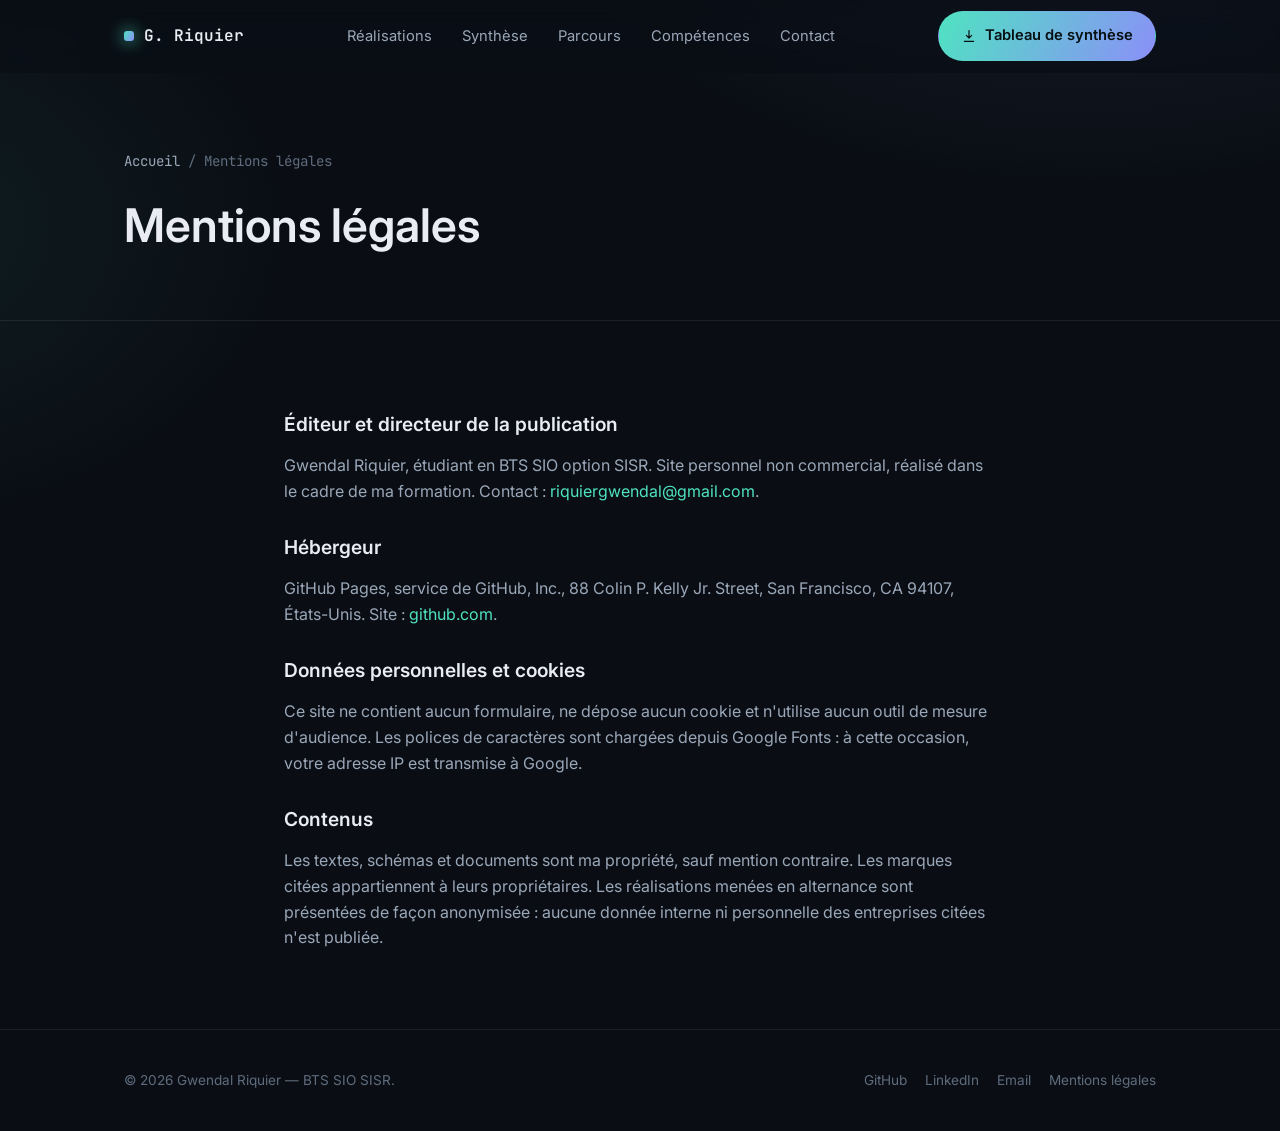
==== commit 9cb0778a: "Retour à l'ancien design et section projet personnel - Thème sombre, couleurs et animations d'origin" ====
--- a/mentions-legales.html
+++ b/mentions-legales.html
@@ -16,7 +16,7 @@
 
 <nav class="navbar scrolled" id="navbar">
   <div class="container">
-    <a href="index.html" class="brand">Gwendal Riquier<small>BTS SIO SISR</small></a>
+    <a href="index.html" class="brand"><span class="dot"></span>G. Riquier<small>&nbsp;/ BTS SIO</small></a>
     <ul class="nav-links">
       <li><a href="index.html#projects">Réalisations</a></li>
       <li><a href="index.html#synthese">Synthèse</a></li>
--- a/css/style.css
+++ b/css/style.css
@@ -1,420 +1,508 @@
 /* =========================================================
    Portfolio — Gwendal Riquier (BTS SIO SISR)
-   Fond blanc, encre ardoise, un seul bleu. Inter partout,
-   JetBrains Mono réservé au code et aux configurations.
+   Design system : dark, moderne, accents réseau/terminal
    ========================================================= */
 
-:root {
-  --bg: #ffffff;
-  --bg-subtle: #f8fafc;
-  --surface: #ffffff;
-  --text: #0f172a;
-  --text-2: #475569;
-  --text-3: #64748b;
-  --border: #e2e8f0;
-  --border-strong: #cbd5e1;
-  --accent: #2563eb;
-  --accent-hover: #1d4ed8;
-  --accent-soft: #eff6ff;
-  --accent-line: #bfdbfe;
-  --ok: #15803d;
-  --code-bg: #f1f5f9;
-  --figure: #0b1220;
-
-  --ff: "Inter", system-ui, -apple-system, "Segoe UI", Roboto, sans-serif;
-  --ff-mono: "JetBrains Mono", ui-monospace, Consolas, monospace;
-
-  --radius: 12px;
+/* ---------- Tokens ---------- */
+:root{
+  --bg: #0a0e14;
+  --bg-soft: #0d131b;
+  --surface: #121a24;
+  --surface-2: #161f2b;
+  --border: rgba(255,255,255,0.08);
+  --border-strong: rgba(255,255,255,0.14);
+
+  --text: #e9edf3;
+  --text-dim: #9aa7b8;
+  --text-faint: #5f6c7d;
+
+  --accent: #4fe3c1;        /* cyan/teal */
+  --accent-2: #8b8ff8;      /* indigo */
+  --accent-soft: rgba(79, 227, 193, 0.12);
+  --accent-2-soft: rgba(139, 143, 248, 0.12);
+  --gradient: linear-gradient(120deg, var(--accent) 0%, var(--accent-2) 100%);
+
+  --ok: #4fe3a0;
+  --warn: #f5c56b;
+
+  --radius: 14px;
   --radius-sm: 8px;
-  --wrap: 1200px;
-  --nav-h: 64px;
-  --shadow-sm: 0 1px 2px rgba(15, 23, 42, .05);
-  --shadow-md: 0 1px 2px rgba(15, 23, 42, .04), 0 8px 24px -6px rgba(15, 23, 42, .12);
-  --ease: cubic-bezier(.22, 1, .36, 1);
-}
-
-*, *::before, *::after { box-sizing: border-box; }
-* { margin: 0; }
-html { scroll-behavior: smooth; scroll-padding-top: calc(var(--nav-h) + 16px); -webkit-text-size-adjust: 100%; }
-body {
+
+  --ff-head: "Space Grotesk", "Inter", sans-serif;
+  --ff-body: "Inter", system-ui, sans-serif;
+  --ff-mono: "JetBrains Mono", ui-monospace, Menlo, Consolas, monospace;
+
+  --maxw: 1080px;
+
+  --shadow: 0 20px 60px -20px rgba(0,0,0,0.6);
+}
+
+/* ---------- Reset ---------- */
+*,*::before,*::after{ box-sizing:border-box; }
+html{ scroll-behavior:smooth; }
+body{
+  margin:0;
   background: var(--bg);
+  background-image:
+    radial-gradient(900px 500px at 85% -10%, rgba(139,143,248,0.10), transparent 60%),
+    radial-gradient(700px 500px at -10% 20%, rgba(79,227,193,0.08), transparent 60%);
   color: var(--text);
-  font: 400 16px/1.6 var(--ff);
+  font-family: var(--ff-body);
+  line-height: 1.6;
   -webkit-font-smoothing: antialiased;
-  text-rendering: optimizeLegibility;
-}
-img, svg { display: block; max-width: 100%; }
-a { color: var(--accent); text-decoration: none; }
-a:hover { color: var(--accent-hover); }
-p a, li a, td a { text-decoration: underline; text-decoration-color: var(--accent-line); text-underline-offset: 3px; }
-p a:hover, li a:hover, td a:hover { text-decoration-color: currentColor; }
-h1, h2, h3, h4 { color: var(--text); line-height: 1.2; letter-spacing: -0.02em; text-wrap: balance; }
-code {
-  font-family: var(--ff-mono);
-  font-size: .86em;
-  background: var(--code-bg);
+}
+img{ max-width:100%; display:block; }
+a{ color:inherit; text-decoration:none; }
+ul{ margin:0; padding:0; list-style:none; }
+h1,h2,h3,h4{ font-family: var(--ff-head); font-weight:600; margin:0; line-height:1.15; }
+p{ margin:0; }
+button{ font-family:inherit; }
+
+.container{
+  width:100%;
+  max-width: var(--maxw);
+  margin:0 auto;
+  padding: 0 24px;
+}
+
+.section{ padding: 110px 0; position:relative; }
+.section-head{ margin-bottom: 48px; max-width: 640px; }
+.eyebrow{
+  display:inline-flex; align-items:center; gap:8px;
+  font-family: var(--ff-mono); font-size: 0.78rem; letter-spacing:0.08em;
+  text-transform: uppercase; color: var(--accent);
+  margin-bottom: 14px;
+}
+.eyebrow::before{
+  content:""; width:7px; height:7px; border-radius:50%;
+  background: var(--gradient);
+  box-shadow: 0 0 0 4px var(--accent-soft);
+}
+.section-head h2{ font-size: clamp(1.7rem, 3vw, 2.3rem); margin-bottom: 12px; }
+.section-head p{ color: var(--text-dim); font-size: 1.02rem; }
+
+.text-gradient{
+  background: var(--gradient);
+  -webkit-background-clip: text;
+  background-clip: text;
+  color: transparent;
+}
+
+/* ---------- Buttons ---------- */
+.btn{
+  display:inline-flex; align-items:center; gap:8px;
+  padding: 12px 22px;
+  border-radius: 999px;
+  font-size: 0.92rem; font-weight:600;
+  border:1px solid var(--border-strong);
+  transition: transform .18s ease, border-color .18s ease, background .18s ease;
+  white-space: nowrap;
+}
+.btn svg{ width:16px; height:16px; }
+.btn:hover{ transform: translateY(-2px); }
+.btn-primary{
+  background: var(--gradient);
+  color: #061012;
+  border-color: transparent;
+}
+.btn-primary:hover{ filter: brightness(1.07); }
+.btn-ghost{
+  background: var(--surface);
+  color: var(--text);
+}
+.btn-ghost:hover{ border-color: var(--accent); color: var(--accent); }
+
+/* ---------- Navbar ---------- */
+.navbar{
+  position: fixed; top:0; left:0; right:0; z-index:100;
+  backdrop-filter: blur(14px) saturate(140%);
+  background: rgba(10,14,20,0.65);
+  border-bottom: 1px solid transparent;
+  transition: border-color .25s ease, background .25s ease;
+}
+.navbar.scrolled{ border-bottom-color: var(--border); }
+.navbar .container{
+  display:flex; align-items:center; justify-content:space-between;
+  height: 72px;
+}
+.brand{ display:flex; align-items:center; gap:10px; font-family: var(--ff-mono); font-weight:600; }
+.brand .dot{ width:10px; height:10px; border-radius:3px; background: var(--gradient); box-shadow: 0 0 16px var(--accent); }
+.brand small{ color: var(--text-dim); font-weight:400; }
+
+.nav-links{ display:flex; align-items:center; gap:30px; }
+.nav-links a{
+  font-size: 0.92rem; color: var(--text-dim);
+  position:relative; padding: 6px 0; transition: color .2s ease;
+}
+.nav-links a::after{
+  content:""; position:absolute; left:0; right:100%; bottom:-2px; height:2px;
+  background: var(--gradient); transition: right .25s ease;
+}
+.nav-links a:hover, .nav-links a.active{ color: var(--text); }
+.nav-links a:hover::after, .nav-links a.active::after{ right:0; }
+
+.nav-cta{ display:flex; align-items:center; gap:14px; }
+.burger{
+  display:none; flex-direction:column; gap:5px; background:none; border:none; cursor:pointer; padding:6px;
+}
+.burger span{ width:22px; height:2px; background: var(--text); border-radius:2px; transition: transform .2s ease, opacity .2s ease; }
+
+/* ---------- Hero ---------- */
+.hero{
+  min-height: 92vh;
+  display:flex; align-items:center;
+  padding-top: 110px; padding-bottom: 60px;
+  position:relative; overflow:hidden;
+}
+.hero-grid{
+  display:grid; grid-template-columns: 1.1fr 0.9fr; gap:56px; align-items:center;
+}
+.hero-kicker{
+  font-family: var(--ff-mono); color: var(--accent); font-size:0.9rem;
+  margin-bottom:18px; display:flex; align-items:center; gap:10px;
+}
+.hero-kicker .pulse{
+  width:8px; height:8px; border-radius:50%; background: var(--ok);
+  box-shadow: 0 0 0 0 rgba(79,227,160,0.6);
+  animation: pulse 2s infinite;
+}
+@keyframes pulse{
+  0%{ box-shadow:0 0 0 0 rgba(79,227,160,0.5); }
+  70%{ box-shadow:0 0 0 8px rgba(79,227,160,0); }
+  100%{ box-shadow:0 0 0 0 rgba(79,227,160,0); }
+}
+.hero h1{
+  font-size: clamp(2.4rem, 5vw, 3.6rem);
+  margin-bottom: 20px;
+}
+.hero h1 span{ display:block; }
+.hero p.lead{
+  font-size: 1.1rem; color: var(--text-dim); max-width: 520px; margin-bottom: 34px;
+}
+.hero-actions{ display:flex; gap:16px; margin-bottom: 42px; flex-wrap:wrap; }
+.hero-socials{ display:flex; gap:14px; }
+.icon-btn{
+  width:42px; height:42px; display:grid; place-items:center;
+  border:1px solid var(--border); border-radius:10px; color: var(--text-dim);
+  transition: all .2s ease;
+}
+.icon-btn:hover{ color: var(--accent); border-color: var(--accent); transform: translateY(-2px); }
+.icon-btn svg{ width:19px; height:19px; }
+
+/* Terminal card */
+.terminal{
+  background: var(--surface);
+  border:1px solid var(--border);
+  border-radius: var(--radius);
+  box-shadow: var(--shadow);
+  overflow:hidden;
+}
+.terminal-bar{
+  display:flex; align-items:center; gap:8px;
+  padding: 12px 16px;
+  background: var(--surface-2);
+  border-bottom:1px solid var(--border);
+}
+.terminal-bar span{ width:11px; height:11px; border-radius:50%; }
+.terminal-bar span:nth-child(1){ background:#ff5f57; }
+.terminal-bar span:nth-child(2){ background:#febc2e; }
+.terminal-bar span:nth-child(3){ background:#28c840; }
+.terminal-bar b{
+  margin-left:10px; font-family: var(--ff-mono); font-size:0.78rem; color: var(--text-faint);
+}
+.terminal-body{
+  padding: 20px 20px 26px;
+  font-family: var(--ff-mono); font-size: 0.86rem; color: var(--text-dim);
+  min-height: 230px;
+}
+.terminal-body .line{ margin-bottom: 10px; white-space: pre-wrap; }
+.terminal-body .prompt{ color: var(--accent); }
+.terminal-body .out{ color: var(--text-faint); }
+.terminal-body .ok{ color: var(--ok); }
+.caret{
+  display:inline-block; width:7px; height:1.1em; background: var(--accent);
+  vertical-align: -2px; animation: blink 1s steps(1) infinite;
+}
+@keyframes blink{ 50%{ opacity:0; } }
+
+/* ---------- About / skills ---------- */
+.about-grid{ display:grid; grid-template-columns: 0.9fr 1.1fr; gap:60px; }
+.about-text p{ color: var(--text-dim); margin-bottom: 16px; }
+.about-text p:last-child{ margin-bottom:0; }
+.stat-row{ display:flex; gap:28px; margin-top: 32px; }
+.stat b{ display:block; font-family: var(--ff-head); font-size:1.6rem; }
+.stat span{ color: var(--text-faint); font-size:0.85rem; }
+
+.skills-grid{ display:grid; grid-template-columns: 1fr 1fr; gap:16px; }
+.skill-card{
+  background: var(--surface);
+  border:1px solid var(--border);
+  border-radius: var(--radius-sm);
+  padding: 20px;
+  transition: border-color .2s ease, transform .2s ease;
+}
+.skill-card:hover{ border-color: var(--border-strong); transform: translateY(-3px); }
+.skill-card .icon{
+  width:36px; height:36px; border-radius:9px; display:grid; place-items:center;
+  background: var(--accent-soft); color: var(--accent); margin-bottom:14px;
+}
+.skill-card .icon svg{ width:18px; height:18px; }
+.skill-card h4{ font-size:0.98rem; margin-bottom:6px; }
+.skill-card p{ color: var(--text-faint); font-size:0.85rem; }
+
+/* ---------- Projects ---------- */
+.projects-grid{ display:grid; grid-template-columns: repeat(3, 1fr); gap:22px; }
+.project-card{
+  background: var(--surface);
+  border:1px solid var(--border);
+  border-radius: var(--radius);
+  padding: 26px;
+  display:flex; flex-direction:column;
+  position:relative; overflow:hidden;
+  transition: transform .25s ease, border-color .25s ease, box-shadow .25s ease;
+}
+.project-card:hover{ transform: translateY(-5px); border-color: var(--border-strong); box-shadow: var(--shadow); }
+.project-card .glow{
+  position:absolute; inset:-1px; opacity:0; pointer-events:none;
+  background: radial-gradient(240px circle at var(--mx,50%) var(--my,0%), rgba(79,227,193,0.12), transparent 60%);
+  transition: opacity .3s ease;
+}
+.project-card:hover .glow{ opacity:1; }
+
+.project-status{
+  display:inline-flex; align-items:center; gap:6px;
+  font-family: var(--ff-mono); font-size:0.72rem; text-transform:uppercase; letter-spacing:.05em;
+  padding: 5px 10px; border-radius:999px; margin-bottom:18px; width:max-content;
+}
+.status-live{ background: rgba(79,227,160,0.12); color: var(--ok); }
+.status-soon{ background: rgba(245,197,107,0.12); color: var(--warn); }
+.status-live .dot, .status-soon .dot{ width:6px; height:6px; border-radius:50%; background: currentColor; }
+
+.project-card .thumb{
+  height:150px; border-radius: var(--radius-sm);
+  background: var(--surface-2);
+  display:grid; place-items:center;
+  margin-bottom:20px; color: var(--text-faint);
   border: 1px solid var(--border);
-  border-radius: 6px;
-  padding: .08em .38em;
-  color: var(--text);
-}
-b, strong { font-weight: 600; color: var(--text); }
-::selection { background: #dbeafe; color: var(--text); }
-:focus-visible { outline: 2px solid var(--accent); outline-offset: 3px; border-radius: 6px; }
-html { scrollbar-color: var(--border-strong) transparent; }
-
-.container { width: 100%; max-width: var(--wrap); margin: 0 auto; padding-left: max(24px, env(safe-area-inset-left)); padding-right: max(24px, env(safe-area-inset-right)); }
-.skip { position: absolute; left: 16px; top: -48px; background: var(--text); color: #fff; padding: 8px 14px; border-radius: var(--radius-sm); z-index: 100; }
-.skip:focus, .skip:hover { top: 12px; color: #fff; }
-
-/* ---------- Boutons ---------- */
-.btn {
-  display: inline-flex; align-items: center; gap: 8px;
-  height: 40px; padding: 0 18px;
-  border-radius: 999px; border: 1px solid transparent;
-  font: 500 15px/1 var(--ff); white-space: nowrap;
-  transition: background-color .2s var(--ease), border-color .2s var(--ease), color .2s var(--ease), box-shadow .2s var(--ease), transform .2s var(--ease);
-}
-.btn svg { width: 16px; height: 16px; flex: none; }
-.btn-primary { background: var(--text); color: #fff; }
-.btn-primary:hover { background: #1e293b; color: #fff; box-shadow: var(--shadow-md); }
-.btn-ghost { background: var(--surface); color: var(--text); border-color: var(--border-strong); }
-.btn-ghost:hover { border-color: var(--text-3); color: var(--text); background: var(--bg-subtle); }
-.btn-blue { background: var(--accent); color: #fff; }
-.btn-blue:hover { background: var(--accent-hover); color: #fff; box-shadow: var(--shadow-md); }
-.btn:active { transform: translateY(1px); }
-
-/* ---------- Navigation ---------- */
-.navbar {
-  position: sticky; top: 0; z-index: 50;
-  height: var(--nav-h);
-  background: rgba(255, 255, 255, .86);
-  backdrop-filter: saturate(180%) blur(12px);
-  -webkit-backdrop-filter: saturate(180%) blur(12px);
-  border-bottom: 1px solid transparent;
-  transition: border-color .2s var(--ease);
-}
-.navbar.scrolled { border-bottom-color: var(--border); }
-.navbar .container { height: 100%; display: flex; align-items: center; justify-content: space-between; gap: 24px; }
-.brand { display: inline-flex; align-items: baseline; gap: 8px; color: var(--text); font-weight: 600; font-size: 15px; letter-spacing: -0.01em; white-space: nowrap; }
-.brand:hover { color: var(--text); }
-.brand .dot { display: none; }
-.brand small { color: var(--text-3); font-weight: 400; font-size: 14px; }
-.nav-links { display: flex; align-items: center; gap: 4px; list-style: none; padding: 0; }
-.nav-links a { display: block; padding: 6px 12px; border-radius: 999px; color: var(--text-2); font-size: 14px; font-weight: 500; white-space: nowrap; transition: color .15s, background-color .15s; }
-.nav-links a:hover { color: var(--text); background: var(--bg-subtle); }
-.nav-links a.active { color: var(--text); background: #f1f5f9; }
-.nav-cta { display: flex; gap: 8px; }
-.nav-cta .btn { height: 36px; font-size: 14px; padding: 0 14px; }
-.burger { display: none; width: 40px; height: 40px; border: 1px solid var(--border); border-radius: 999px; background: var(--surface); align-items: center; justify-content: center; flex-direction: column; gap: 4px; cursor: pointer; }
-.burger span { width: 16px; height: 1.5px; background: var(--text); border-radius: 2px; transition: transform .2s var(--ease), opacity .2s; }
-.burger.open span:nth-child(1) { transform: translateY(5.5px) rotate(45deg); }
-.burger.open span:nth-child(2) { opacity: 0; }
-.burger.open span:nth-child(3) { transform: translateY(-5.5px) rotate(-45deg); }
-.mobile-menu {
-  position: fixed; inset: var(--nav-h) 0 auto 0; z-index: 49;
-  background: var(--surface); border-bottom: 1px solid var(--border);
-  padding: 8px max(24px, env(safe-area-inset-left)) 20px;
-  display: flex; flex-direction: column;
-  opacity: 0; transform: translateY(-8px); pointer-events: none;
-  transition: opacity .2s var(--ease), transform .2s var(--ease);
-}
-.mobile-menu.open { opacity: 1; transform: none; pointer-events: auto; }
-.mobile-menu a { padding: 12px 0; border-bottom: 1px solid var(--border); color: var(--text); font-weight: 500; }
-.mobile-menu a:last-child { border-bottom: 0; }
-
-/* ---------- Accueil : hero ---------- */
-.hero { padding: 56px 0 48px; }
-.hero h1 { font-size: clamp(2.25rem, 5.2vw, 3.75rem); font-weight: 700; letter-spacing: -0.035em; line-height: 1.04; max-width: 20ch; }
-.hero .lead { margin-top: 20px; font-size: clamp(1.05rem, 1.6vw, 1.2rem); color: var(--text-2); max-width: 62ch; line-height: 1.6; }
-.hero-actions { display: flex; flex-wrap: wrap; gap: 12px; margin-top: 28px; }
-.facts { display: flex; flex-wrap: wrap; gap: 8px 24px; margin-top: 32px; padding: 0; list-style: none; color: var(--text-2); font-size: 14px; }
-.facts li { display: inline-flex; align-items: center; gap: 8px; }
-.facts svg { width: 16px; height: 16px; color: var(--text-3); }
-.hero > .container > * { animation: rise .7s var(--ease) both; }
-.hero > .container > *:nth-child(2) { animation-delay: .06s; }
-.hero > .container > *:nth-child(3) { animation-delay: .12s; }
-.hero > .container > *:nth-child(4) { animation-delay: .18s; }
-@keyframes rise { from { transform: translateY(8px); } to { transform: none; } }
-
-/* ---------- Sections ---------- */
-.section { padding: 80px 0; }
-#projects { padding-top: 48px; }
-.section.alt { background: var(--bg-subtle); border-top: 1px solid var(--border); border-bottom: 1px solid var(--border); }
-.section-head { display: flex; justify-content: space-between; align-items: flex-end; gap: 24px; flex-wrap: wrap; margin-bottom: 32px; }
-.section-head h2 { font-size: clamp(1.6rem, 3vw, 2.1rem); font-weight: 650; letter-spacing: -0.03em; }
-.section-head p { color: var(--text-2); max-width: 60ch; margin-top: 8px; }
-.section-head .btn { flex: none; }
-
-/* ---------- Cartes des réalisations ---------- */
-.rp-grid { display: grid; grid-template-columns: repeat(4, minmax(0, 1fr)); gap: 16px; }
-.rp-card {
-  position: relative; display: flex; flex-direction: column; gap: 10px;
-  padding: 20px; min-width: 0;
-  background: var(--surface); border: 1px solid var(--border); border-radius: var(--radius);
-  color: var(--text-2);
-  transition: border-color .2s var(--ease), box-shadow .25s var(--ease), transform .25s var(--ease);
-}
-.rp-card:hover { border-color: var(--border-strong); box-shadow: var(--shadow-md); transform: translateY(-2px); color: var(--text-2); }
-.rp-top { display: flex; align-items: center; justify-content: space-between; gap: 8px; }
-.rp-num { font-weight: 650; font-size: 13px; color: var(--accent); background: var(--accent-soft); border-radius: 999px; padding: 3px 10px; font-variant-numeric: tabular-nums; }
-.rp-where { font-size: 13px; color: var(--text-3); white-space: nowrap; overflow: hidden; text-overflow: ellipsis; }
-.rp-card h3 { font-size: 17px; font-weight: 600; letter-spacing: -0.015em; line-height: 1.3; color: var(--text); }
-.rp-card p { font-size: 14px; line-height: 1.55; }
-.comp-list { display: flex; flex-wrap: wrap; gap: 6px; margin-top: auto; padding-top: 6px; list-style: none; padding-left: 0; }
-.comp-list li { font-size: 13px; font-weight: 500; color: var(--text-2); border: 1px solid var(--border); border-radius: 6px; padding: 2px 8px; background: var(--bg-subtle); }
-.rp-more { display: inline-flex; align-items: center; gap: 6px; font-size: 13.5px; font-weight: 500; color: var(--accent); }
-.rp-more svg { width: 14px; height: 14px; transition: transform .2s var(--ease); }
-.rp-card:hover .rp-more svg { transform: translateX(3px); }
-.rp-card.veille .rp-num { color: var(--ok); background: #f0fdf4; }
-
-/* ---------- Tableau de synthèse ---------- */
-.table-wrap { overflow-x: auto; margin: 20px 0; border: 1px solid var(--border); border-radius: var(--radius); background: var(--surface); -webkit-overflow-scrolling: touch; }
-table.k { width: 100%; border-collapse: collapse; font-size: 14.5px; }
-table.k td.per, .path .when { font-variant-numeric: tabular-nums; }
-table.k th, table.k td { padding: 12px 16px; text-align: left; border-bottom: 1px solid var(--border); vertical-align: top; }
-table.k th { font-size: 12.5px; font-weight: 600; color: var(--text-3); background: var(--bg-subtle); }
-table.k td { color: var(--text-2); }
-table.k tr:last-child td { border-bottom: 0; }
-table.k td code, table.k td b { color: var(--text); }
-table.synth-e5 { min-width: 1080px; table-layout: fixed; }
-table.synth-e5 th, table.synth-e5 td { padding: 10px 12px; vertical-align: middle; }
-table.synth-e5 th:first-child { width: auto; }
-table.synth-e5 th:nth-child(2) { width: 112px; }
-table.synth-e5 th.c, table.synth-e5 td.c { width: 120px; text-align: center; }
-table.synth-e5 th.c { font-size: 13px; line-height: 1.3; vertical-align: bottom; color: var(--text-2); }
-table.synth-e5 td.c .x { display: inline-block; width: 10px; height: 10px; border-radius: 50%; background: var(--accent); }
-table.synth-e5 tr.grp td { background: var(--bg-subtle); color: var(--text); font-size: 12.5px; font-weight: 600; }
-table.synth-e5 td a { color: var(--text); font-weight: 500; }
-table.synth-e5 td a:hover { color: var(--accent); }
-table.synth-e5 td.per { font-size: 13px; color: var(--text-2); }
-.synth-actions { display: flex; gap: 12px; flex-wrap: wrap; }
-
-/* ---------- Parcours ---------- */
-.path { list-style: none; padding: 0; display: grid; grid-template-columns: repeat(4, minmax(0, 1fr)); gap: 16px; }
-.path li { position: relative; padding: 16px 4px 0 0; border-top: 3px solid var(--border-strong); }
-.path .when { font-size: 13px; font-weight: 600; color: var(--accent); font-variant-numeric: tabular-nums; }
-.path li.now { border-top-color: var(--accent); }
-.path h3 { font-size: 16px; font-weight: 600; margin: 8px 0 6px; }
-.path p { font-size: 14px; color: var(--text-2); }
-.pro { display: grid; grid-template-columns: repeat(2, minmax(0, 1fr)); gap: 16px; margin-top: 16px; }
-.pro div { padding: 20px; border: 1px solid var(--border); border-radius: var(--radius); background: var(--surface); }
-.pro h3 { font-size: 15px; font-weight: 600; margin-bottom: 6px; }
-.pro p { font-size: 14.5px; color: var(--text-2); }
-
-/* ---------- Compétences ---------- */
-.skills { display: grid; grid-template-columns: repeat(3, minmax(0, 1fr)); gap: 16px; }
-.skill { padding: 22px; border: 1px solid var(--border); border-radius: var(--radius); background: var(--surface); }
-.skill-h { display: flex; align-items: center; gap: 10px; margin-bottom: 14px; }
-.skill-h svg { width: 20px; height: 20px; color: var(--accent); }
-.skill h3 { font-size: 16px; font-weight: 600; }
-.chips { display: flex; flex-wrap: wrap; gap: 6px; list-style: none; padding: 0; }
-.chips li { font-size: 13px; color: var(--text); background: var(--bg-subtle); border: 1px solid var(--border); border-radius: 6px; padding: 3px 9px; }
-.skill .src { margin-top: 12px; font-size: 12.5px; color: var(--text-3); }
-
-/* ---------- Projet personnel ---------- */
-.lab { display: grid; grid-template-columns: 1.1fr 1fr; gap: 32px; align-items: center; padding: 28px; border: 1px solid var(--border); border-radius: var(--radius); background: var(--surface); }
-.lab h3 { font-size: 20px; font-weight: 600; margin-bottom: 8px; }
-.lab p { color: var(--text-2); }
-.lab .btn { margin-top: 18px; }
-.lab-term { background: var(--figure); border-radius: var(--radius-sm); padding: 16px 18px; font: 13px/1.7 var(--ff-mono); color: #cbd5e1; overflow-x: auto; }
-.lab-term .c { color: #93c5fd; }
-.lab-term .g { color: #86efac; }
+}
+.project-card .thumb svg{ width:46px; height:46px; opacity:.75; }
+
+.project-card h3{ font-size:1.18rem; margin-bottom:10px; }
+.project-card p.desc{ color: var(--text-dim); font-size:0.92rem; margin-bottom:20px; flex:1; }
+.tag-row{ display:flex; gap:8px; flex-wrap:wrap; margin-bottom:20px; }
+.tag{
+  font-family: var(--ff-mono); font-size:0.72rem; color: var(--text-dim);
+  background: var(--surface-2); border:1px solid var(--border);
+  padding: 4px 9px; border-radius:6px;
+}
+.project-card .card-link{
+  display:inline-flex; align-items:center; gap:6px; font-size:0.9rem; font-weight:600; color: var(--accent);
+}
+.project-card .card-link svg{ width:15px; height:15px; transition: transform .2s ease; }
+.project-card:hover .card-link svg{ transform: translateX(4px); }
+
+.project-card.is-soon{ opacity:0.72; }
+.project-card.is-soon .thumb{ border-style:dashed; }
 
 /* ---------- Contact ---------- */
-.contact { display: flex; justify-content: space-between; align-items: center; gap: 24px; flex-wrap: wrap; padding: 32px; border: 1px solid var(--border); border-radius: var(--radius); background: var(--surface); }
-.contact h2 { font-size: 24px; font-weight: 650; }
-.contact p { color: var(--text-2); margin-top: 6px; }
-.contact-links { display: flex; gap: 10px; flex-wrap: wrap; }
-.mail { font-variant-numeric: tabular-nums; user-select: all; }
-
-/* ---------- Pages des réalisations ---------- */
-.case-hero { padding: 48px 0 40px; border-bottom: 1px solid var(--border); }
-.breadcrumb { display: flex; flex-wrap: wrap; gap: 6px; font-size: 13.5px; color: var(--text-3); margin-bottom: 20px; }
-.breadcrumb a { color: var(--text-2); }
-.breadcrumb a:hover { color: var(--accent); }
-.case-tags { display: flex; flex-wrap: wrap; gap: 6px; margin-top: 16px; }
-.tag { display: inline-block; font-size: 12.5px; font-weight: 500; color: var(--text-2); background: var(--bg-subtle); border: 1px solid var(--border); border-radius: 6px; padding: 2px 8px; }
-.case-tags .tag:first-child { color: var(--accent); background: var(--accent-soft); border-color: var(--accent-line); }
-.case-hero h1 { font-size: clamp(1.9rem, 4vw, 2.75rem); font-weight: 700; letter-spacing: -0.03em; line-height: 1.1; max-width: 26ch; }
-.case-hero .summary { margin-top: 16px; font-size: 1.08rem; color: var(--text-2); max-width: 68ch; }
-.case-meta { display: grid; grid-template-columns: repeat(4, minmax(0, 1fr)); gap: 0; margin-top: 28px; border: 1px solid var(--border); border-radius: var(--radius); overflow: hidden; }
-.case-meta .m { padding: 14px 16px; border-right: 1px solid var(--border); display: flex; flex-direction: column; gap: 2px; min-width: 0; }
-.case-meta .m:last-child { border-right: 0; }
-.case-meta .m b { font-size: 14.5px; font-weight: 600; }
-.case-meta .m span { font-size: 12.5px; color: var(--text-3); }
-.case-section { padding: 48px 0; border-top: 1px solid var(--border); }
-.case-hero + .case-section { border-top: 0; }
-.case-section h2 { font-size: clamp(1.45rem, 2.6vw, 1.75rem); font-weight: 650; letter-spacing: -0.025em; margin-bottom: 16px; }
-.case-section h3 { font-size: 1.05rem; font-weight: 600; margin: 24px 0 8px; }
-.case-section > .container > p, .case-section .container > p { color: var(--text-2); max-width: 70ch; margin-bottom: 14px; }
-.case-section ul.bullets { list-style: none; padding: 0; max-width: 70ch; display: grid; gap: 8px; margin: 12px 0; }
-.case-section ul.bullets li { position: relative; padding-left: 22px; color: var(--text-2); }
-.case-section ul.bullets li::before { content: ""; position: absolute; left: 4px; top: .7em; width: 6px; height: 6px; border-radius: 50%; background: var(--accent); }
-.callout { display: flex; gap: 12px; align-items: flex-start; margin: 20px 0; padding: 14px 16px; background: var(--accent-soft); border: 1px solid var(--accent-line); border-radius: var(--radius-sm); max-width: 78ch; }
-.callout svg { width: 18px; height: 18px; flex: none; color: var(--accent); margin-top: 3px; }
-.callout p { color: var(--text) !important; margin: 0 !important; font-size: 14.5px; }
-.diagram-wrap { margin: 20px 0; padding: 20px; background: var(--figure); border-radius: var(--radius); overflow-x: auto; }
-.diagram-wrap svg { min-width: 560px; margin: 0 auto; }
-.steps { display: grid; gap: 10px; margin-top: 20px; max-width: 80ch; }
-.step { display: flex; gap: 16px; align-items: flex-start; padding: 16px 18px; border: 1px solid var(--border); border-radius: var(--radius); background: var(--surface); }
-.step .num { flex: none; width: 28px; height: 28px; display: grid; place-items: center; border-radius: 999px; background: var(--accent-soft); color: var(--accent); font-size: 13px; font-weight: 650; font-variant-numeric: tabular-nums; }
-.step h4, .step h3 { font-size: 16px; margin-top: 0; font-weight: 600; margin-bottom: 4px; letter-spacing: -0.01em; }
-.step p { color: var(--text-2); font-size: 15px; }
-.step code { font-size: .84em; }
-.terminal { margin: 20px 0; border-radius: var(--radius); overflow: hidden; background: var(--figure); border: 1px solid #1e293b; max-width: 860px; }
-.terminal-bar { display: flex; align-items: center; gap: 6px; padding: 10px 14px; background: #111a2b; border-bottom: 1px solid #1e293b; }
-.terminal-bar span { width: 10px; height: 10px; border-radius: 50%; background: #334155; }
-.terminal-bar b { margin-left: 8px; font: 500 12.5px var(--ff-mono); color: #94a3b8; }
-.terminal-body { padding: 14px 18px; font: 13.5px/1.7 var(--ff-mono); color: #e2e8f0; overflow-x: auto; min-height: 0 !important; }
-.terminal-body .line { white-space: pre; }
-.terminal-body .prompt { color: #93c5fd; }
-.terminal-body .ok { color: #fbbf24; }
-.case-cta { display: flex; justify-content: space-between; align-items: center; gap: 20px; flex-wrap: wrap; padding-top: 40px; padding-bottom: 40px; border-top: 1px solid var(--border); }
-.case-cta h2 { font-size: 1.3rem !important; font-weight: 600; margin-bottom: 4px !important; }
-.case-cta p { color: var(--text-2) !important; }
+.contact-box{
+  background: var(--surface);
+  border:1px solid var(--border);
+  border-radius: var(--radius);
+  padding: 54px;
+  display:flex; align-items:center; justify-content:space-between; gap:40px;
+  position:relative; overflow:hidden;
+}
+.contact-box::before{
+  content:""; position:absolute; width:340px; height:340px; border-radius:50%;
+  background: var(--gradient); opacity:0.08; filter: blur(40px);
+  top:-120px; right:-100px;
+}
+.contact-box h2{ font-size: clamp(1.5rem, 3vw, 2.1rem); margin-bottom:14px; }
+.contact-box p{ color: var(--text-dim); max-width: 420px; }
+.contact-links{ display:flex; gap:14px; flex-wrap:wrap; }
+
+/* ---------- Footer ---------- */
+footer{ padding: 40px 0; border-top:1px solid var(--border); }
+footer .container{ display:flex; justify-content:space-between; align-items:center; flex-wrap:wrap; gap:14px; }
+footer p{ color: var(--text-faint); font-size:0.85rem; }
+footer .foot-links{ display:flex; gap:18px; }
+footer .foot-links a{ color: var(--text-faint); font-size:0.85rem; transition: color .2s ease; }
+footer .foot-links a:hover{ color: var(--accent); }
+
+/* ---------- Reveal on scroll ---------- */
+.reveal{ opacity:0; transform: translateY(24px); transition: opacity .7s ease, transform .7s ease; }
+.reveal.in{ opacity:1; transform:none; }
+
+/* ---------- Project (case study) page shared ---------- */
+.breadcrumb{
+  display:flex; align-items:center; gap:8px; color: var(--text-faint); font-size:0.88rem;
+  margin-bottom: 26px; font-family: var(--ff-mono);
+}
+.breadcrumb a{ color: var(--text-dim); }
+.breadcrumb a:hover{ color: var(--accent); }
+
+.case-hero{ padding: 150px 0 50px; }
+.case-tags{ display:flex; gap:8px; margin-bottom:22px; flex-wrap:wrap; }
+.case-hero h1{ font-size: clamp(2rem, 4vw, 2.9rem); max-width: 760px; margin-bottom:18px; }
+.case-hero .summary{ color: var(--text-dim); max-width: 700px; font-size:1.05rem; }
+.case-meta{ display:flex; gap:28px; margin-top:34px; flex-wrap:wrap; }
+.case-meta .m b{ display:block; font-family: var(--ff-mono); font-size:0.95rem; }
+.case-meta .m span{ color: var(--text-faint); font-size:0.78rem; text-transform:uppercase; letter-spacing:.04em; }
+
+.case-section{ padding: 60px 0; border-top:1px solid var(--border); }
+.case-section h2{ font-size: clamp(1.4rem, 2.6vw, 1.9rem); margin-bottom:18px; }
+.case-section > .container > p{ color: var(--text-dim); max-width: 760px; margin-bottom: 18px; }
+.case-section ul.bullets{ max-width:760px; }
+.case-section ul.bullets li{
+  position:relative; padding-left:22px; color: var(--text-dim); margin-bottom:10px;
+}
+.case-section ul.bullets li::before{
+  content:""; position:absolute; left:0; top:9px; width:7px; height:7px; border-radius:2px;
+  background: var(--gradient);
+}
+
+.diagram-wrap{
+  background: var(--surface); border:1px solid var(--border); border-radius: var(--radius);
+  padding: 28px; margin: 24px 0;
+}
+.diagram-wrap svg{ width:100%; height:auto; }
+
+.table-wrap{ overflow-x:auto; margin: 20px 0; }
+table.k{
+  width:100%; border-collapse: collapse; font-size:0.92rem;
+  background: var(--surface); border:1px solid var(--border); border-radius: var(--radius-sm); overflow:hidden;
+}
+table.k th, table.k td{ padding: 13px 16px; text-align:left; border-bottom:1px solid var(--border); }
+table.k th{ font-family: var(--ff-mono); font-size:0.78rem; text-transform:uppercase; letter-spacing:.04em; color: var(--text-faint); background: var(--surface-2); }
+table.k td{ color: var(--text-dim); }
+table.k tr:last-child td{ border-bottom:none; }
+table.k td code, table.k td b{ color: var(--text); }
+
+.steps{ display:grid; gap:14px; margin-top:24px; }
+.step{
+  display:grid; grid-template-columns: 44px 1fr; gap:18px;
+  background: var(--surface); border:1px solid var(--border); border-radius: var(--radius-sm);
+  padding: 18px 20px;
+}
+.step .num{
+  width:44px; height:44px; border-radius:10px; background: var(--accent-2-soft); color: var(--accent-2);
+  display:grid; place-items:center; font-family: var(--ff-mono); font-weight:700;
+}
+.step h4{ font-size:0.98rem; margin-bottom:6px; }
+.step p{ color: var(--text-dim); font-size:0.9rem; }
+.step code{ font-family: var(--ff-mono); font-size:0.82rem; color: var(--accent); background: rgba(79,227,193,0.08); padding:2px 6px; border-radius:5px; }
+
+.callout{
+  display:flex; gap:14px; padding:18px 20px; border-radius: var(--radius-sm);
+  background: rgba(245,197,107,0.08); border:1px solid rgba(245,197,107,0.25);
+  margin: 20px 0; max-width:760px;
+}
+.callout svg{ width:20px; height:20px; flex-shrink:0; color: var(--warn); margin-top:2px; }
+.callout p{ color: var(--text-dim); font-size:0.9rem; }
+.callout.ok{ background: rgba(79,227,160,0.08); border-color: rgba(79,227,160,0.25); }
+.callout.ok svg{ color: var(--ok); }
+
+.case-cta{
+  display:flex; align-items:center; justify-content:space-between; gap:24px; flex-wrap:wrap;
+  padding: 44px 0 90px;
+}
+
+/* ---------- Responsive ---------- */
+@media (max-width: 920px){
+  .hero-grid{ grid-template-columns:1fr; }
+  .hero-grid .terminal{ order:-1; }
+  .about-grid{ grid-template-columns:1fr; gap:36px; }
+  .skills-grid{ grid-template-columns: 1fr 1fr; }
+  .projects-grid{ grid-template-columns: 1fr 1fr; }
+  .contact-box{ flex-direction:column; text-align:center; padding:40px; }
+  .contact-box p{ max-width:none; }
+}
+@media (max-width: 680px){
+  .nav-links, .nav-cta .btn-ghost{ display:none; }
+  .burger{ display:flex; }
+  .brand small{ display:none; }
+  .brand{ font-size: 0.95rem; }
+  .skills-grid{ grid-template-columns: 1fr; }
+  .projects-grid{ grid-template-columns: 1fr; }
+  .section{ padding: 80px 0; }
+  .stat-row{ gap:20px; }
+  .step{ grid-template-columns: 1fr; }
+}
+
+.mobile-menu{
+  position:fixed; inset:72px 0 0 0; z-index:90;
+  background: rgba(8,11,16,0.98);
+  backdrop-filter: blur(10px);
+  display:flex; flex-direction:column; align-items:center; justify-content:center; gap:28px;
+  transform: translateY(-10px); opacity:0; pointer-events:none;
+  transition: opacity .25s ease, transform .25s ease;
+}
+.mobile-menu.open{ opacity:1; transform:none; pointer-events:auto; }
+.mobile-menu a{ font-size:1.3rem; font-family: var(--ff-head); color: var(--text); }
+
+/* ---------- E5 : parcours, tableau de synthèse, mentions légales ---------- */
+.path-grid{ display:grid; grid-template-columns: repeat(4, 1fr); gap:16px; }
+.path-step{ background: var(--surface); border:1px solid var(--border); border-top:3px solid var(--accent); border-radius: var(--radius); padding:20px; }
+.path-step.now{ border-top-color: var(--warn); }
+.path-step .when{ font-family: var(--ff-mono); font-size:0.8rem; color: var(--accent); }
+.path-step.now .when{ color: var(--warn); }
+.path-step h4{ margin:8px 0 6px; font-size:1rem; }
+.path-step p{ color: var(--text-dim); font-size:0.9rem; }
+.pro-box{ margin-top:20px; background: var(--surface); border:1px solid var(--border); border-radius: var(--radius); padding:22px 24px; color: var(--text-dim); }
+.pro-box b{ color: var(--text); }
+.pro-box p + p{ margin-top:10px; }
+table.synth-e5{ min-width: 880px; }
+table.synth-e5 th{ text-transform:none; letter-spacing:0; font-size:0.74rem; line-height:1.3; vertical-align:bottom; }
+table.synth-e5 th.c, table.synth-e5 td.c{ text-align:center; width:96px; }
+table.synth-e5 td.c .x{ display:inline-block; width:14px; height:14px; border-radius:50%; background: var(--accent); }
+table.synth-e5 tr.grp td{ background: var(--surface-2); color: var(--text); font-family: var(--ff-mono); font-size:0.78rem; }
+table.synth-e5 td a{ color: var(--text); text-decoration: underline; text-decoration-color: var(--border-strong); text-underline-offset: 3px; }
+table.synth-e5 td a:hover{ color: var(--accent); }
+table.synth-e5 td.per{ font-family: var(--ff-mono); font-size:0.8rem; white-space:nowrap; }
+.synth-actions{ display:flex; gap:14px; flex-wrap:wrap; margin-top:20px; }
+.proofs a{ color: var(--accent); }
+.legal{ max-width: 760px; }
+.legal h2{ margin-top: 32px; font-size:1.2rem; }
+.legal p{ color: var(--text-dim); margin-top:8px; }
+.legal a{ color: var(--accent); }
+@media (max-width: 900px){ .path-grid{ grid-template-columns: 1fr 1fr; } }
+@media (max-width: 560px){ .path-grid{ grid-template-columns: 1fr; } }
+.nav-links a{ white-space:nowrap; }
+@media (max-width: 1180px){ .nav-links{ gap:18px; } .nav-cta .btn-ghost{ display:none; } }
+@media (max-width: 860px){ .nav-links{ gap:14px; } .nav-links a{ font-size:0.85rem; } }
+.synth-actions .btn{ white-space:normal; max-width:100%; text-align:center; }
+@media (max-width: 760px){ .nav-links, .nav-cta .btn-ghost{ display:none; } .burger{ display:flex; } }
+.pro-box a{ color: var(--accent); }
+table.synth-e5{ min-width: 980px; table-layout: fixed; }
+table.synth-e5 th, table.synth-e5 td{ padding: 10px 8px; }
+table.synth-e5 th{ font-family: var(--ff-body); font-size: 0.72rem; }
+table.synth-e5 th:nth-child(2){ width: 104px; }
+table.synth-e5 th.c, table.synth-e5 td.c{ width: 96px; }
+table.synth-e5 td.per{ white-space: normal; }
+@media (max-width: 1400px){ .nav-cta .btn-ghost{ display:none; } }
+@media (max-width: 1280px){ .brand small{ display:none; } }
+
+/* ---------- Ajouts : navigation entre RP, journal de veille ---------- */
+.case-hero .case-tags { margin-top: 18px; margin-bottom: 0; }
+.step h3 { font-size: 0.98rem; margin-bottom: 6px; }
 .rp-pager { display: grid; grid-template-columns: 1fr 1fr; gap: 16px; padding-top: 8px; padding-bottom: 56px; }
-.rp-pager a { display: flex; flex-direction: column; gap: 4px; padding: 16px 18px; border: 1px solid var(--border); border-radius: var(--radius); color: var(--text); transition: border-color .2s var(--ease), box-shadow .2s var(--ease); }
-.rp-pager a:hover { border-color: var(--border-strong); box-shadow: var(--shadow-md); color: var(--text); }
-.rp-pager span { font-size: 12.5px; color: var(--text-3); }
-.rp-pager b { font-size: 15px; font-weight: 600; }
+.rp-pager a { display: flex; flex-direction: column; gap: 4px; padding: 16px 18px; background: var(--surface); border: 1px solid var(--border); border-radius: var(--radius); color: var(--text); transition: border-color .2s ease, transform .2s ease; }
+.rp-pager a:hover { border-color: rgba(79,227,193,0.45); transform: translateY(-2px); }
+.rp-pager span { display: inline-flex; align-items: center; gap: 6px; font-family: var(--ff-mono); font-size: 0.75rem; color: var(--text-faint); }
+.rp-pager span svg { width: 14px; height: 14px; }
+.rp-pager b { font-family: var(--ff-head); font-size: 1rem; font-weight: 600; }
 .rp-pager .next { text-align: right; grid-column: 2; }
-.legal { max-width: 70ch; }
-.legal h2 { margin-top: 28px; font-size: 1.3rem !important; }
-.legal p { color: var(--text-2); margin-top: 8px; }
-
-/* ---------- Pied de page ---------- */
-footer { border-top: 1px solid var(--border); padding: 28px 0; color: var(--text-3); font-size: 14px; }
-footer .container { display: flex; justify-content: space-between; align-items: center; gap: 16px; flex-wrap: wrap; }
-.foot-links { display: flex; gap: 18px; flex-wrap: wrap; }
-.foot-links a { color: var(--text-2); }
-.foot-links a:hover { color: var(--text); }
-
-/* ---------- Héritage : éléments retirés de l'accueil ---------- */
-.reveal { opacity: 1; }
-
-/* ---------- Responsive ---------- */
-@media (max-width: 1080px) {
-  .rp-grid { grid-template-columns: repeat(2, minmax(0, 1fr)); }
-  .path { grid-template-columns: repeat(2, minmax(0, 1fr)); }
-  .skills { grid-template-columns: repeat(2, minmax(0, 1fr)); }
-  .nav-cta { display: none; }
-}
-@media (max-width: 820px) {
-  .nav-links { display: none; }
-  .burger { display: inline-flex; }
-  .nav-cta { display: none; }
-  .lab { grid-template-columns: 1fr; }
-  .case-meta { grid-template-columns: repeat(2, minmax(0, 1fr)); }
-  .case-meta .m:nth-child(2) { border-right: 0; }
-  .case-meta .m:nth-child(-n+2) { border-bottom: 1px solid var(--border); }
-  .section { padding: 64px 0; }
-}
-@media (max-width: 600px) {
-  .rp-grid, .path, .skills, .pro { grid-template-columns: 1fr; }
-  .hero { padding: 48px 0 40px; }
-  .hero-actions .btn { flex: 1 1 auto; justify-content: center; }
-  .contact { padding: 24px; }
-  .rp-pager { grid-template-columns: 1fr; }
-  .rp-pager .next { grid-column: 1; }
-  .brand small { display: none; }
-}
-@media (prefers-reduced-motion: reduce) {
-  html { scroll-behavior: auto; }
-  *, *::before, *::after { animation-duration: .01ms !important; animation-iteration-count: 1 !important; transition-duration: .01ms !important; }
-}
-
-.terminal b, .diagram-wrap b, .lab-term b { color: inherit; }
-.diagram-wrap text:not([fill]) { fill: #e2e8f0; }
-.diagram-wrap, .terminal, .terminal-bar, .lab-term { color: #e2e8f0; }
-
-/* ---------- Couleur : un code par cadre et par compétence ---------- */
-:root {
-  --alt: #2563eb;   --alt-bg: #eff6ff;
-  --proj: #b45309;  --proj-bg: #fef3c7;
-  --tp: #6d28d9;    --tp-bg: #ede9fe;
-  --vei: #15803d;   --vei-bg: #dcfce7;
-  --c-pat: #1d4ed8;  --c-pat-bg: #dbeafe;
-  --c-inc: #c2410c;  --c-inc-bg: #ffedd5;
-  --c-pres: #be185d; --c-pres-bg: #fce7f3;
-  --c-proj: #a16207; --c-proj-bg: #fef9c3;
-  --c-serv: #0f766e; --c-serv-bg: #ccfbf1;
-  --c-dev: #15803d;  --c-dev-bg: #dcfce7;
-}
-.hero { background: #f5f8ff; border-bottom: 1px solid #e3eafc; }
-.case-hero { background: #f5f8ff; border-bottom-color: #e3eafc; }
-
-.rp-card { overflow: hidden; }
-.rp-card::before { content: ""; position: absolute; inset: 0 0 auto 0; height: 3px; background: var(--cat, var(--accent)); }
-.rp-card .rp-num { color: var(--cat); background: var(--cat-bg); }
-.rp-card .rp-where { color: var(--cat); font-weight: 500; }
-.cat-alt { --cat: var(--alt); --cat-bg: var(--alt-bg); }
-.cat-proj { --cat: var(--proj); --cat-bg: var(--proj-bg); }
-.cat-tp { --cat: var(--tp); --cat-bg: var(--tp-bg); }
-.cat-veille { --cat: var(--vei); --cat-bg: var(--vei-bg); }
-.rp-card.veille .rp-num { color: var(--vei); background: var(--vei-bg); }
-
-.comp-list li { border-color: transparent; }
-.comp-list .c-pat { color: var(--c-pat); background: var(--c-pat-bg); }
-.comp-list .c-inc { color: var(--c-inc); background: var(--c-inc-bg); }
-.comp-list .c-pres { color: var(--c-pres); background: var(--c-pres-bg); }
-.comp-list .c-proj { color: var(--c-proj); background: var(--c-proj-bg); }
-.comp-list .c-serv { color: var(--c-serv); background: var(--c-serv-bg); }
-.comp-list .c-dev { color: var(--c-dev); background: var(--c-dev-bg); }
-
-table.synth-e5 th.c { border-top: 3px solid transparent; }
-table.synth-e5 th.c:nth-child(3) { border-top-color: var(--c-pat); }
-table.synth-e5 th.c:nth-child(4) { border-top-color: var(--c-inc); }
-table.synth-e5 th.c:nth-child(5) { border-top-color: var(--c-pres); }
-table.synth-e5 th.c:nth-child(6) { border-top-color: var(--c-proj); }
-table.synth-e5 th.c:nth-child(7) { border-top-color: var(--c-serv); }
-table.synth-e5 th.c:nth-child(8) { border-top-color: var(--c-dev); }
-table.synth-e5 td.c:nth-child(3) .x { background: var(--c-pat); }
-table.synth-e5 td.c:nth-child(4) .x { background: var(--c-inc); }
-table.synth-e5 td.c:nth-child(5) .x { background: var(--c-pres); }
-table.synth-e5 td.c:nth-child(6) .x { background: var(--c-proj); }
-table.synth-e5 td.c:nth-child(7) .x { background: var(--c-serv); }
-table.synth-e5 td.c:nth-child(8) .x { background: var(--c-dev); }
-table.synth-e5 td.c .x { width: 12px; height: 12px; }
-
-.path li:nth-child(1) .when { color: var(--c-dev); }
-.path li:nth-child(2) .when { color: var(--tp); }
-.path li:nth-child(4) .when { color: var(--proj); }
-.skill:nth-child(1) .skill-h svg { color: var(--c-pat); }
-.skill:nth-child(2) .skill-h svg { color: var(--tp); }
-.skill:nth-child(3) .skill-h svg { color: var(--c-pres); }
-.skill:nth-child(4) .skill-h svg { color: var(--c-inc); }
-.skill:nth-child(5) .skill-h svg { color: var(--proj); }
-.skill:nth-child(6) .skill-h svg { color: var(--c-serv); }
-.skill-h { padding-bottom: 12px; border-bottom: 1px solid var(--border); }
-.contact { background: #0f172a; border-color: #0f172a; }
-.contact h2 { color: #fff; }
-.contact p { color: #cbd5e1; }
-.contact .mail { color: #fff; }
-.contact .btn-ghost { background: transparent; color: #fff; border-color: #475569; }
-.contact .btn-ghost:hover { background: #1e293b; color: #fff; border-color: #94a3b8; }
-
-/* ---------- Corrections de la revue ---------- */
-table.synth-e5 tbody th { font-size: 14.5px; font-weight: 500; color: var(--text); background: none; text-align: left; }
-table.synth-e5 tbody th a { color: var(--text); text-decoration: none; }
-table.synth-e5 tbody th a:hover { color: var(--accent); text-decoration: underline; }
-.rp-pager span, .btn { display: inline-flex; align-items: center; gap: 6px; }
-.rp-pager span svg { width: 14px; height: 14px; }
 .rp-pager .next span { justify-content: flex-end; }
 .case-cta .btn svg { width: 16px; height: 16px; }
-.skills { grid-template-columns: 1fr; gap: 0; border-top: 1px solid var(--border); }
-.skill { display: grid; grid-template-columns: 260px 1fr; gap: 8px 32px; padding: 20px 0; border: 0; border-bottom: 1px solid var(--border); border-radius: 0; background: none; }
-.skill-h { padding-bottom: 0; border-bottom: 0; margin: 0; align-self: start; }
-.skill .src { grid-column: 2; margin-top: 0; }
-@media (max-width: 1080px) { .skills { grid-template-columns: 1fr; } }
-@media (max-width: 600px) {
-  .skill { grid-template-columns: 1fr; }
-  .skill .src { grid-column: 1; }
-  .hero .lead { font-size: 1rem; line-height: 1.55; }
-  .hero h1 { font-size: 2rem; }
-  .hero { padding: 32px 0 28px; }
-  .hero-actions { margin-top: 20px; }
-  .facts { margin-top: 20px; gap: 6px 16px; font-size: 13px; }
-  #projects { padding-top: 36px; }
-  .section-head { margin-bottom: 20px; }
-}
+.notes { display: grid; gap: 16px; margin-top: 20px; max-width: 860px; }
+.note { padding: 20px 22px 18px; background: var(--surface); border: 1px solid var(--border); border-radius: var(--radius); }
+.note-h { display: flex; flex-wrap: wrap; gap: 6px 14px; align-items: baseline; font-size: 0.8rem; color: var(--text-faint); }
+.note-h time { font-family: var(--ff-mono); font-weight: 600; color: var(--accent); }
+.note h3 { font-size: 1.05rem; margin: 8px 0 10px; }
+.note p { color: var(--text-dim); font-size: 0.93rem; margin-top: 8px; max-width: 72ch; }
+.note .pour-moi { background: rgba(79,227,193,0.08); border: 1px solid rgba(79,227,193,0.25); color: var(--text); border-radius: var(--radius-sm); padding: 10px 12px; }
+.note .src-link { display: inline-block; margin-top: 12px; font-size: 0.88rem; color: var(--accent); }
+.note-foot { font-size: 0.8rem; color: var(--text-faint) !important; margin-top: 16px !important; }
+.diagram-wrap text:not([fill]) { fill: #e9edf3; }
+@media (max-width: 600px) { .rp-pager { grid-template-columns: 1fr; } .rp-pager .next { grid-column: 1; } }
